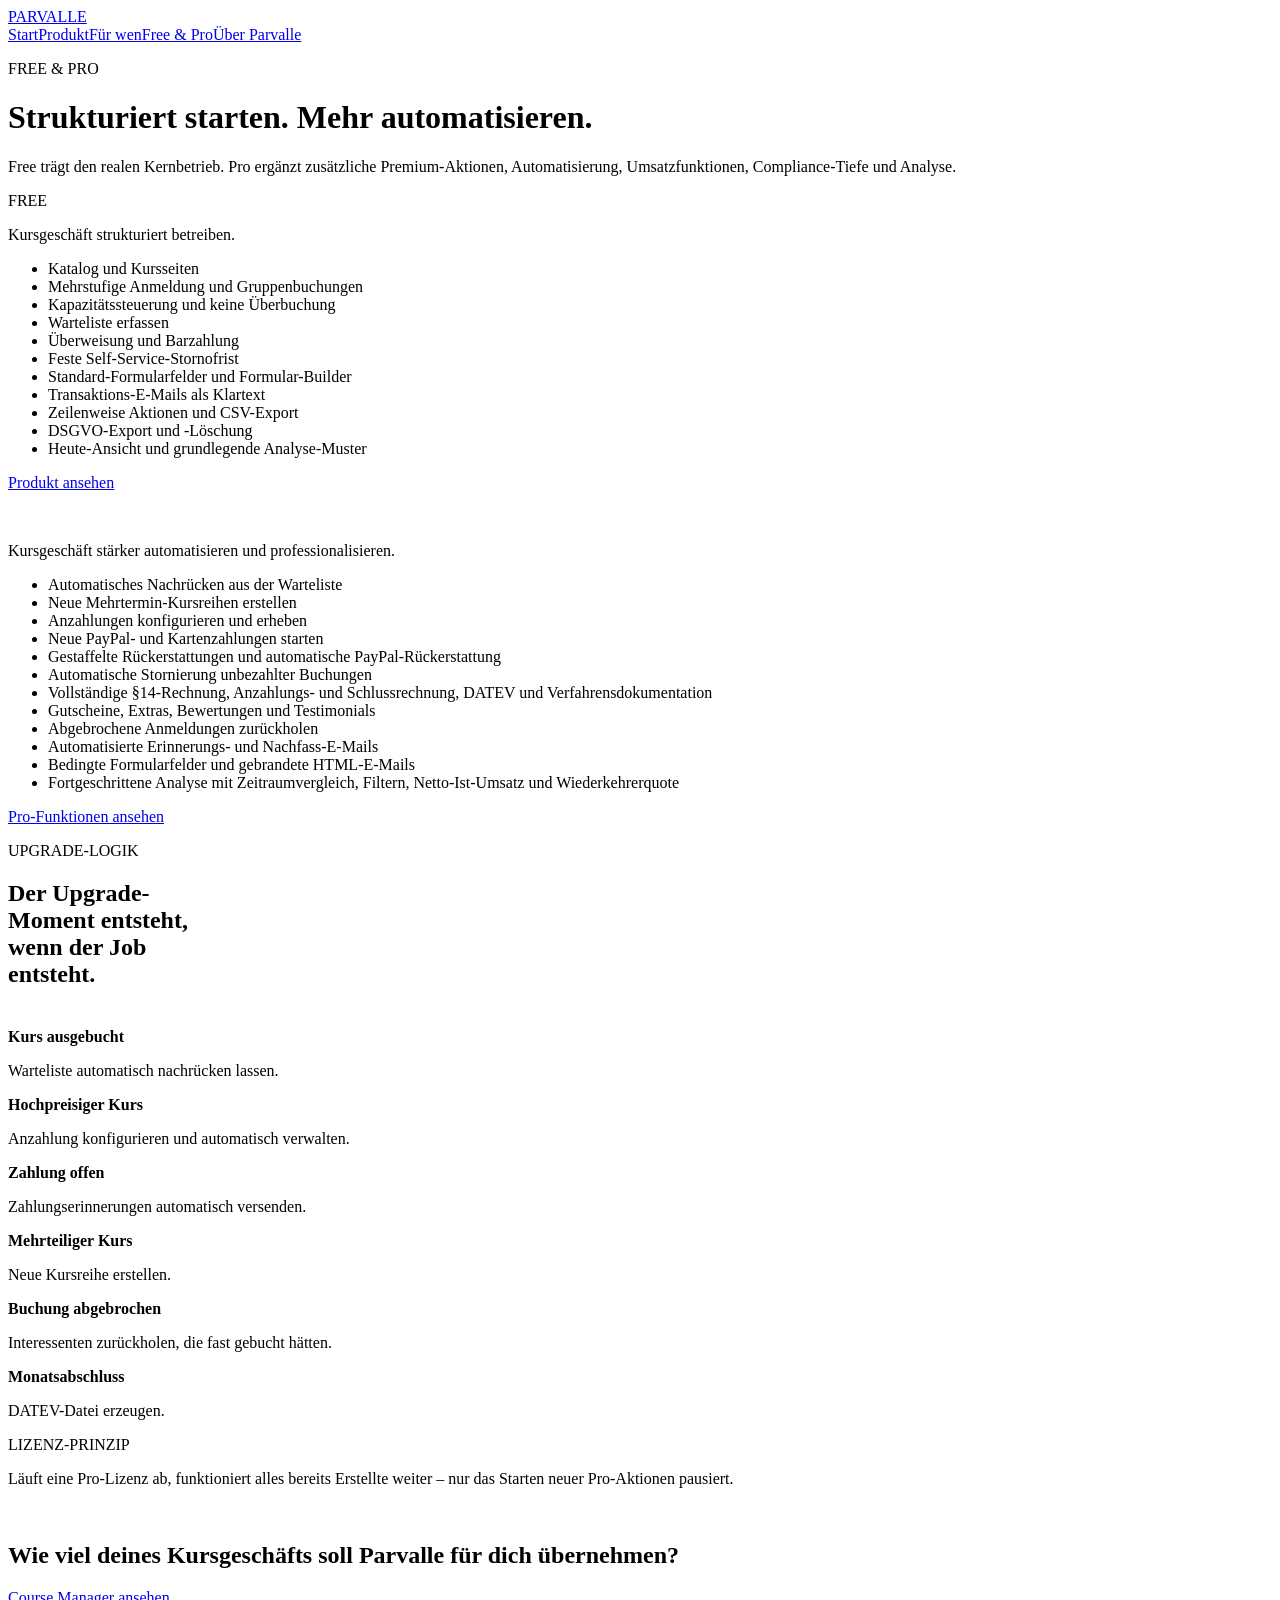
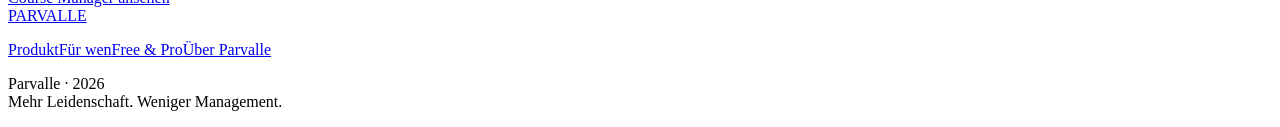
==== free-pro.html @ 6d22dd22 "Add files via upload" ====
<!doctype html>
<html lang="de">
<head>
<meta charset="utf-8">
<meta name="viewport" content="width=device-width,initial-scale=1">
<title>Parvalle Course Manager · Free & Pro</title>
<meta name="description" content="Free trägt den realen Kernbetrieb. Pro ergänzt Automatisierung, professionelle Tiefe und Analyse.">
<link rel="stylesheet" href="assets/styles.css">
</head>
<body>
<div class="nav-wrap"><div class="container"><nav class="nav" aria-label="Hauptnavigation"><a class="brand" href="index.html">PARVALLE</a><div class="nav__links"><a href="index.html">Start</a><a href="produkt.html">Produkt</a><a href="fuer-wen.html">Für wen</a><a href="free-pro.html" aria-current="page">Free & Pro</a><a href="ueber-parvalle.html">Über Parvalle</a></div></nav></div></div>

<main><div class="container">
<header class="page-hero"><div class="page-hero__grid"><div><p class="eyebrow" data-reveal>FREE & PRO</p><h1 data-kinetic>Strukturiert starten. Mehr automatisieren.</h1></div><p class="lede" data-reveal>Free trägt den realen Kernbetrieb. Pro ergänzt zusätzliche Premium-Aktionen, Automatisierung, Umsatzfunktionen, Compliance-Tiefe und Analyse.</p></div></header>
<section class="rule"><div class="editions" data-reveal-group>
<article class="edition" data-reveal><div><p class="eyebrow">FREE</p><div class="edition__name">Kursgeschäft strukturiert betreiben.</div></div><ul class="edition__list"><li>Katalog und Kursseiten</li><li>Mehrstufige Anmeldung und Gruppenbuchungen</li><li>Kapazitätssteuerung und keine Überbuchung</li><li>Warteliste erfassen</li><li>Überweisung und Barzahlung</li><li>Feste Self-Service-Stornofrist</li><li>Standard-Formularfelder und Formular-Builder</li><li>Transaktions-E-Mails als Klartext</li><li>Zeilenweise Aktionen und CSV-Export</li><li>DSGVO-Export und -Löschung</li><li>Heute-Ansicht und grundlegende Analyse-Muster</li></ul><a class="btn" href="produkt.html">Produkt ansehen</a></article>
<article class="edition edition--pro" data-reveal><div><p class="eyebrow" style="color:rgba(255,255,255,.72)">PRO</p><div class="edition__name">Kursgeschäft stärker automatisieren und professionalisieren.</div></div><ul class="edition__list"><li>Automatisches Nachrücken aus der Warteliste</li><li>Neue Mehrtermin-Kursreihen erstellen</li><li>Anzahlungen konfigurieren und erheben</li><li>Neue PayPal- und Kartenzahlungen starten</li><li>Gestaffelte Rückerstattungen und automatische PayPal-Rückerstattung</li><li>Automatische Stornierung unbezahlter Buchungen</li><li>Vollständige §14-Rechnung, Anzahlungs- und Schlussrechnung, DATEV und Verfahrensdokumentation</li><li>Gutscheine, Extras, Bewertungen und Testimonials</li><li>Abgebrochene Anmeldungen zurückholen</li><li>Automatisierte Erinnerungs- und Nachfass-E-Mails</li><li>Bedingte Formularfelder und gebrandete HTML-E-Mails</li><li>Fortgeschrittene Analyse mit Zeitraumvergleich, Filtern, Netto-Ist-Umsatz und Wiederkehrerquote</li></ul><a class="btn" href="produkt.html">Pro-Funktionen ansehen</a></article>
</div></section>

<section><p class="eyebrow" data-reveal>UPGRADE-LOGIK</p><h2 data-reveal style="max-width:15ch">Der Upgrade-Moment entsteht, wenn der Job entsteht.</h2><div class="feature-index" data-reveal-group style="margin-top:2.5rem"><div class="feature" data-reveal><strong>Kurs ausgebucht</strong><p>Warteliste automatisch nachrücken lassen.</p></div><div class="feature" data-reveal><strong>Hochpreisiger Kurs</strong><p>Anzahlung konfigurieren und automatisch verwalten.</p></div><div class="feature" data-reveal><strong>Zahlung offen</strong><p>Zahlungserinnerungen automatisch versenden.</p></div><div class="feature" data-reveal><strong>Mehrteiliger Kurs</strong><p>Neue Kursreihe erstellen.</p></div><div class="feature" data-reveal><strong>Buchung abgebrochen</strong><p>Interessenten zurückholen, die fast gebucht hätten.</p></div><div class="feature" data-reveal><strong>Monatsabschluss</strong><p>DATEV-Datei erzeugen.</p></div></div></section>

<section class="rule"><p class="eyebrow" data-reveal>LIZENZ-PRINZIP</p><p class="quote" data-reveal>Läuft eine Pro-Lizenz ab, funktioniert alles bereits Erstellte weiter – nur das Starten neuer Pro-Aktionen pausiert.</p></section>

<section class="cta"><div class="cta__box" data-reveal><div><p class="eyebrow" style="color:rgba(255,255,255,.7)">PARVALLE</p><h2>Wie viel deines Kursgeschäfts soll Parvalle für dich übernehmen?</h2></div><a class="btn" data-magnetic href="produkt.html">Course Manager ansehen</a></div></section>
</div></main>
<footer class="footer"><div class="container footer__grid"><div><a class="brand" href="index.html">PARVALLE</a><div class="footer__links" style="margin-top:1rem"><a href="produkt.html">Produkt</a><a href="fuer-wen.html">Für wen</a><a href="free-pro.html">Free & Pro</a><a href="ueber-parvalle.html">Über Parvalle</a></div></div><p class="footer__meta">Parvalle · 2026<br>Mehr Leidenschaft. Weniger Management.</p></div></footer>
<script src="assets/motion.js"></script>
</body></html>
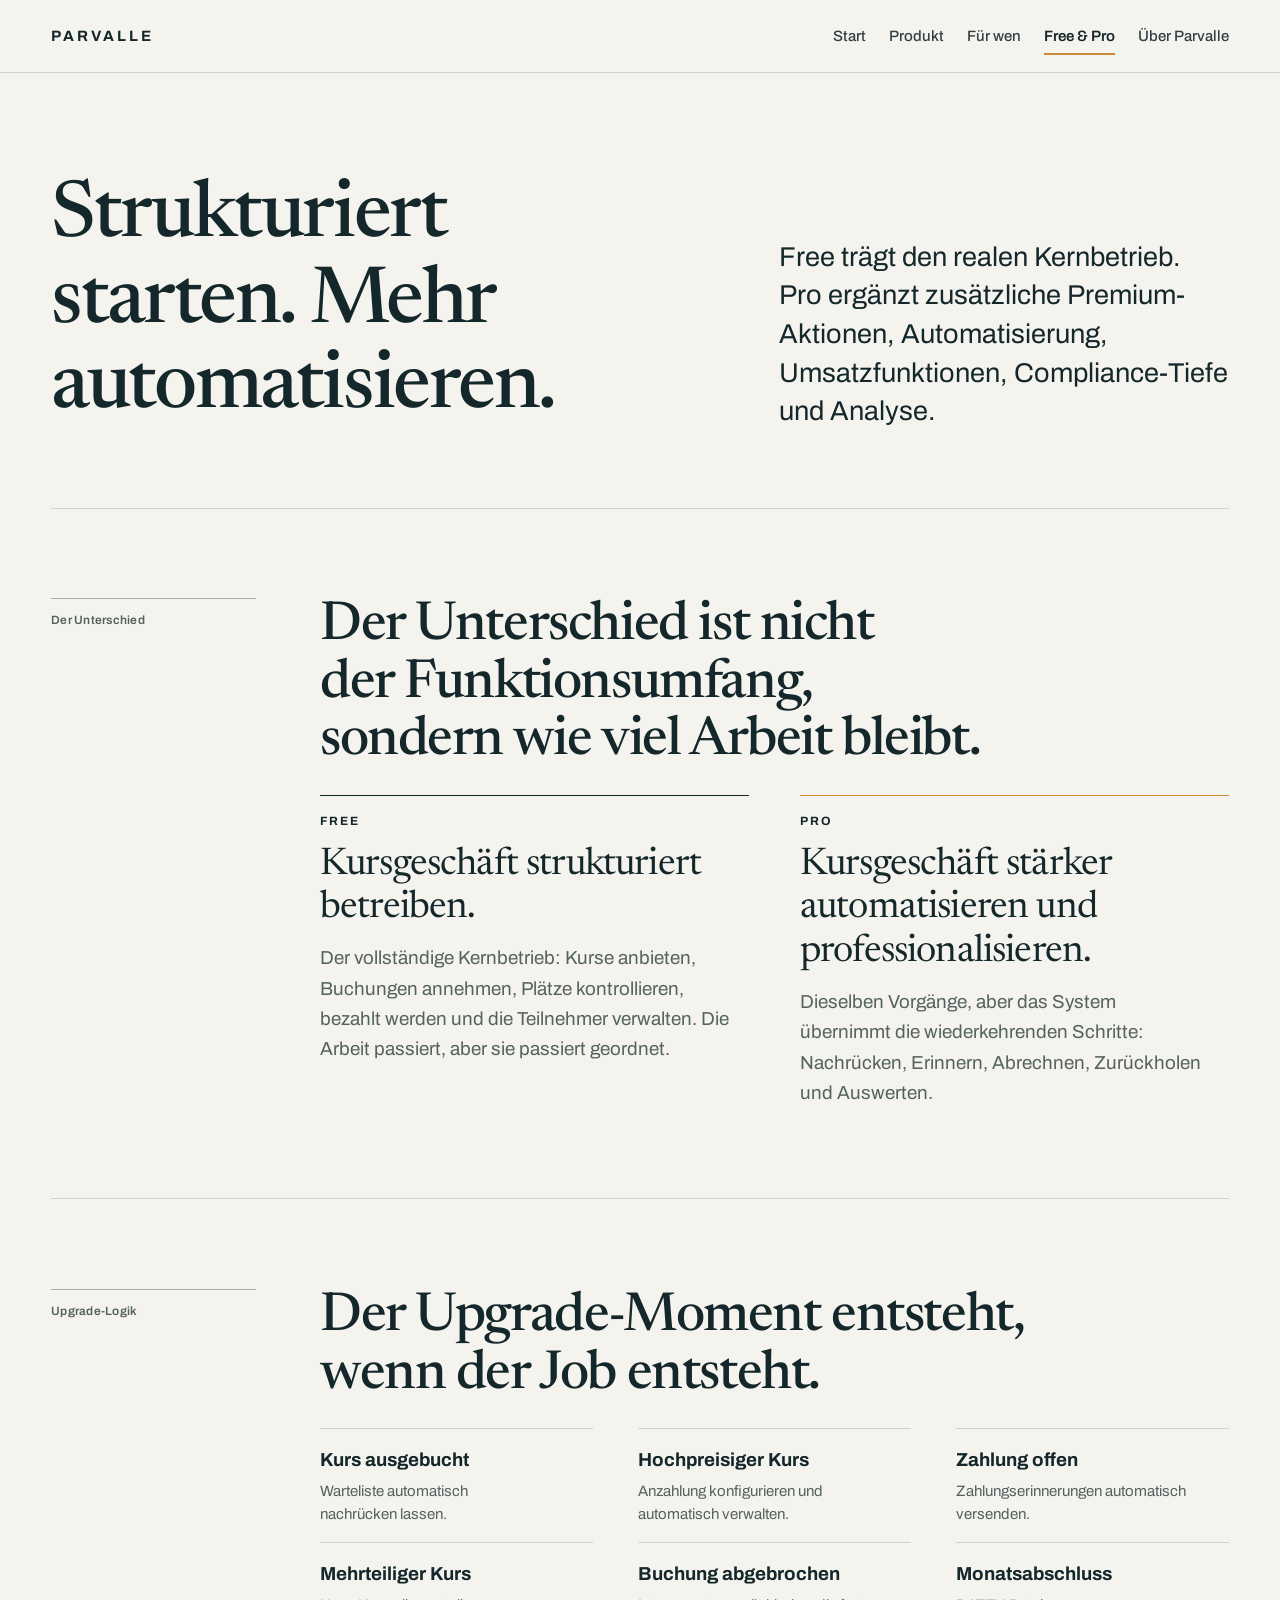
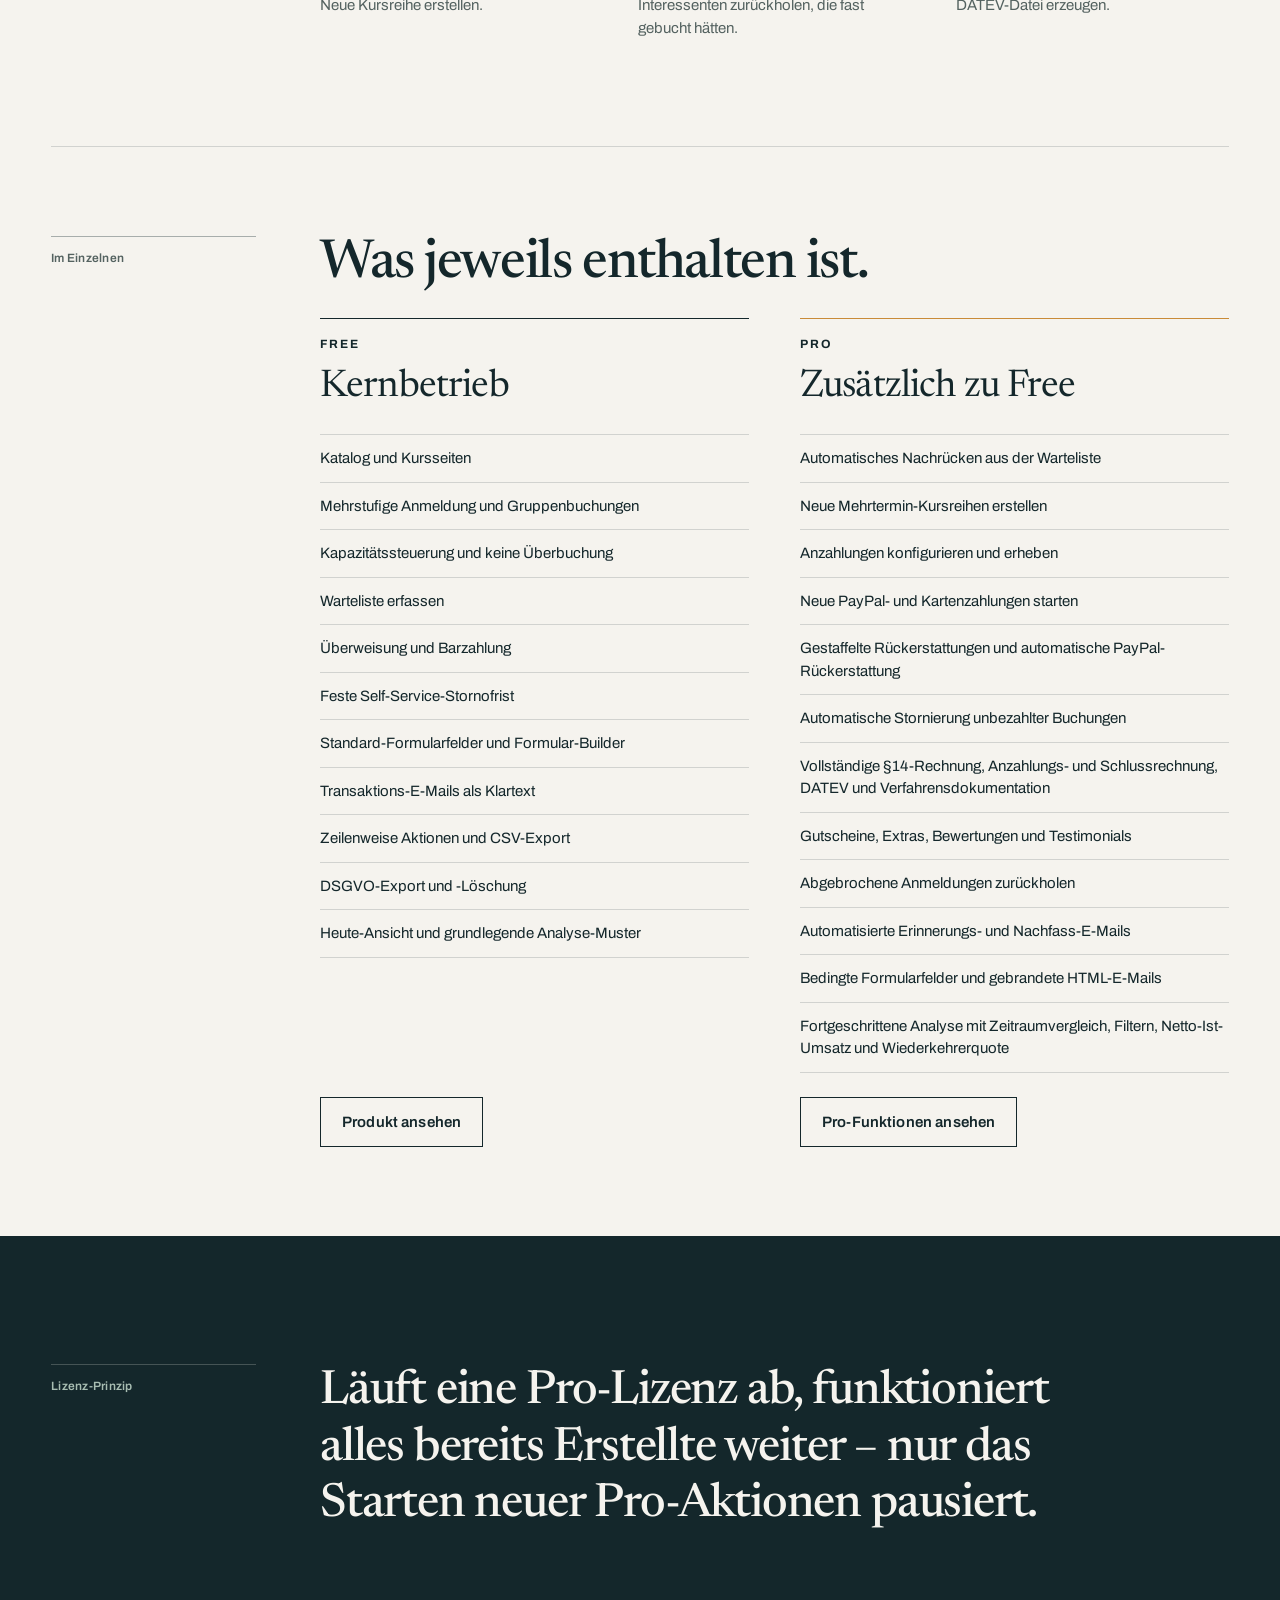
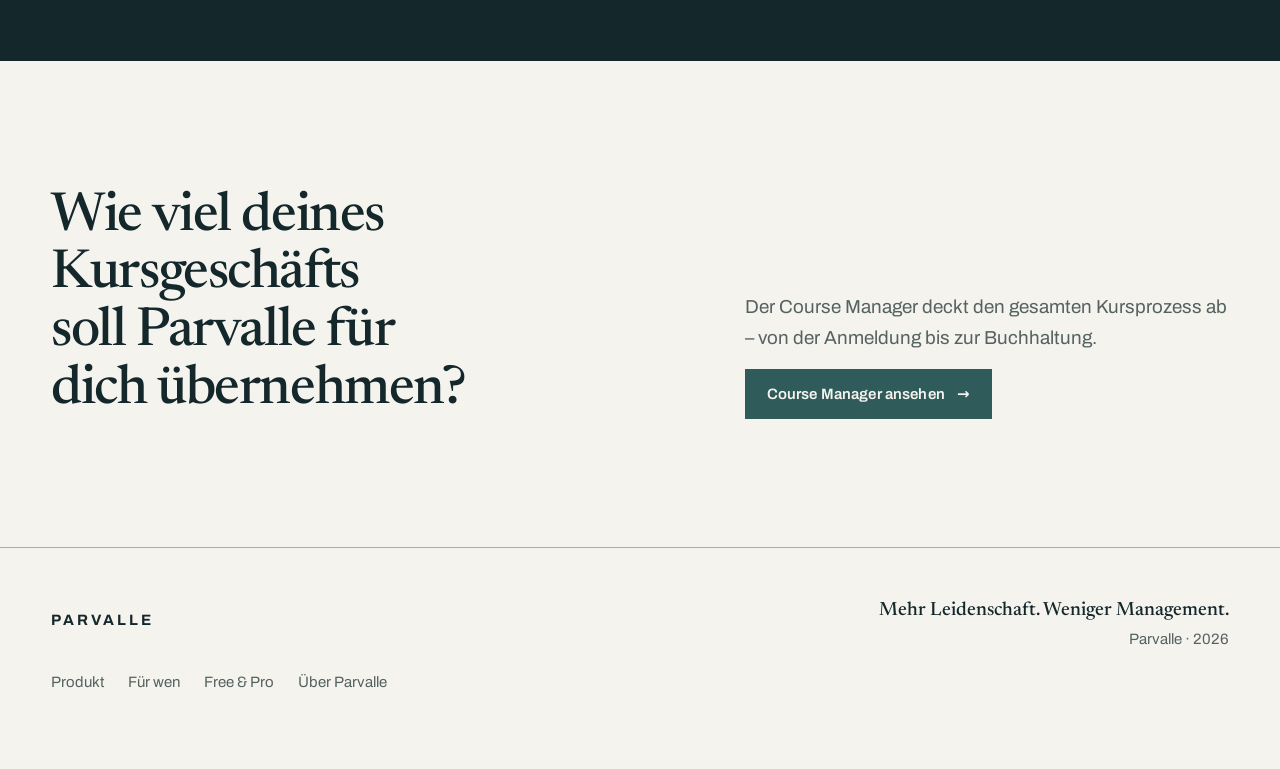
==== commit 210fea4b: "Redesign PARVALLE site: editorial system, real fonts, WCAG 2.2 AA Replaces the layout and type syste" ====
--- a/free-pro.html
+++ b/free-pro.html
@@ -3,26 +3,234 @@
 <head>
 <meta charset="utf-8">
 <meta name="viewport" content="width=device-width,initial-scale=1">
-<title>Parvalle Course Manager · Free & Pro</title>
+<title>Parvalle Course Manager · Free &amp; Pro</title>
 <meta name="description" content="Free trägt den realen Kernbetrieb. Pro ergänzt Automatisierung, professionelle Tiefe und Analyse.">
+<meta name="theme-color" content="#F5F3EE">
+<link rel="icon" href="assets/favicon.svg" type="image/svg+xml">
+<link rel="preload" href="assets/fonts/archivo-var.woff2" as="font" type="font/woff2" crossorigin>
+<link rel="preload" href="assets/fonts/newsreader-var.woff2" as="font" type="font/woff2" crossorigin>
 <link rel="stylesheet" href="assets/styles.css">
+<meta property="og:type" content="website">
+<meta property="og:site_name" content="Parvalle">
+<meta property="og:locale" content="de_DE">
+<meta property="og:title" content="Parvalle Course Manager · Free &amp; Pro">
+<meta property="og:description" content="Free trägt den realen Kernbetrieb. Pro ergänzt Automatisierung, professionelle Tiefe und Analyse.">
+<meta property="og:image" content="assets/og-parvalle.png">
+<meta name="twitter:card" content="summary_large_image">
 </head>
 <body>
-<div class="nav-wrap"><div class="container"><nav class="nav" aria-label="Hauptnavigation"><a class="brand" href="index.html">PARVALLE</a><div class="nav__links"><a href="index.html">Start</a><a href="produkt.html">Produkt</a><a href="fuer-wen.html">Für wen</a><a href="free-pro.html" aria-current="page">Free & Pro</a><a href="ueber-parvalle.html">Über Parvalle</a></div></nav></div></div>
-
-<main><div class="container">
-<header class="page-hero"><div class="page-hero__grid"><div><p class="eyebrow" data-reveal>FREE & PRO</p><h1 data-kinetic>Strukturiert starten. Mehr automatisieren.</h1></div><p class="lede" data-reveal>Free trägt den realen Kernbetrieb. Pro ergänzt zusätzliche Premium-Aktionen, Automatisierung, Umsatzfunktionen, Compliance-Tiefe und Analyse.</p></div></header>
-<section class="rule"><div class="editions" data-reveal-group>
-<article class="edition" data-reveal><div><p class="eyebrow">FREE</p><div class="edition__name">Kursgeschäft strukturiert betreiben.</div></div><ul class="edition__list"><li>Katalog und Kursseiten</li><li>Mehrstufige Anmeldung und Gruppenbuchungen</li><li>Kapazitätssteuerung und keine Überbuchung</li><li>Warteliste erfassen</li><li>Überweisung und Barzahlung</li><li>Feste Self-Service-Stornofrist</li><li>Standard-Formularfelder und Formular-Builder</li><li>Transaktions-E-Mails als Klartext</li><li>Zeilenweise Aktionen und CSV-Export</li><li>DSGVO-Export und -Löschung</li><li>Heute-Ansicht und grundlegende Analyse-Muster</li></ul><a class="btn" href="produkt.html">Produkt ansehen</a></article>
-<article class="edition edition--pro" data-reveal><div><p class="eyebrow" style="color:rgba(255,255,255,.72)">PRO</p><div class="edition__name">Kursgeschäft stärker automatisieren und professionalisieren.</div></div><ul class="edition__list"><li>Automatisches Nachrücken aus der Warteliste</li><li>Neue Mehrtermin-Kursreihen erstellen</li><li>Anzahlungen konfigurieren und erheben</li><li>Neue PayPal- und Kartenzahlungen starten</li><li>Gestaffelte Rückerstattungen und automatische PayPal-Rückerstattung</li><li>Automatische Stornierung unbezahlter Buchungen</li><li>Vollständige §14-Rechnung, Anzahlungs- und Schlussrechnung, DATEV und Verfahrensdokumentation</li><li>Gutscheine, Extras, Bewertungen und Testimonials</li><li>Abgebrochene Anmeldungen zurückholen</li><li>Automatisierte Erinnerungs- und Nachfass-E-Mails</li><li>Bedingte Formularfelder und gebrandete HTML-E-Mails</li><li>Fortgeschrittene Analyse mit Zeitraumvergleich, Filtern, Netto-Ist-Umsatz und Wiederkehrerquote</li></ul><a class="btn" href="produkt.html">Pro-Funktionen ansehen</a></article>
-</div></section>
-
-<section><p class="eyebrow" data-reveal>UPGRADE-LOGIK</p><h2 data-reveal style="max-width:15ch">Der Upgrade-Moment entsteht, wenn der Job entsteht.</h2><div class="feature-index" data-reveal-group style="margin-top:2.5rem"><div class="feature" data-reveal><strong>Kurs ausgebucht</strong><p>Warteliste automatisch nachrücken lassen.</p></div><div class="feature" data-reveal><strong>Hochpreisiger Kurs</strong><p>Anzahlung konfigurieren und automatisch verwalten.</p></div><div class="feature" data-reveal><strong>Zahlung offen</strong><p>Zahlungserinnerungen automatisch versenden.</p></div><div class="feature" data-reveal><strong>Mehrteiliger Kurs</strong><p>Neue Kursreihe erstellen.</p></div><div class="feature" data-reveal><strong>Buchung abgebrochen</strong><p>Interessenten zurückholen, die fast gebucht hätten.</p></div><div class="feature" data-reveal><strong>Monatsabschluss</strong><p>DATEV-Datei erzeugen.</p></div></div></section>
-
-<section class="rule"><p class="eyebrow" data-reveal>LIZENZ-PRINZIP</p><p class="quote" data-reveal>Läuft eine Pro-Lizenz ab, funktioniert alles bereits Erstellte weiter – nur das Starten neuer Pro-Aktionen pausiert.</p></section>
-
-<section class="cta"><div class="cta__box" data-reveal><div><p class="eyebrow" style="color:rgba(255,255,255,.7)">PARVALLE</p><h2>Wie viel deines Kursgeschäfts soll Parvalle für dich übernehmen?</h2></div><a class="btn" data-magnetic href="produkt.html">Course Manager ansehen</a></div></section>
-</div></main>
-<footer class="footer"><div class="container footer__grid"><div><a class="brand" href="index.html">PARVALLE</a><div class="footer__links" style="margin-top:1rem"><a href="produkt.html">Produkt</a><a href="fuer-wen.html">Für wen</a><a href="free-pro.html">Free & Pro</a><a href="ueber-parvalle.html">Über Parvalle</a></div></div><p class="footer__meta">Parvalle · 2026<br>Mehr Leidenschaft. Weniger Management.</p></div></footer>
-<script src="assets/motion.js"></script>
-</body></html>+<a class="skip-link" href="#main">Zum Inhalt springen</a>
+
+<header class="masthead">
+  <div class="container container--wide masthead__inner">
+    <a class="wordmark" href="index.html">Parvalle</a>
+    <nav class="nav" aria-label="Hauptnavigation">
+      <a href="index.html">Start</a>
+      <a href="produkt.html">Produkt</a>
+      <a href="fuer-wen.html">Für wen</a>
+      <a href="free-pro.html" aria-current="page">Free &amp; Pro</a>
+      <a href="ueber-parvalle.html">Über Parvalle</a>
+    </nav>
+    <details class="menu" data-menu>
+      <summary aria-label="Menü öffnen">
+        <span class="menu__bars" aria-hidden="true"><i></i><i></i><i></i></span>
+        Menü
+      </summary>
+      <nav class="menu__panel" aria-label="Hauptnavigation mobil">
+        <a href="index.html">Start</a>
+        <a href="produkt.html">Produkt</a>
+        <a href="fuer-wen.html">Für wen</a>
+        <a href="free-pro.html" aria-current="page">Free &amp; Pro</a>
+        <a href="ueber-parvalle.html">Über Parvalle</a>
+      </nav>
+    </details>
+  </div>
+</header>
+
+<main id="main">
+
+  <div class="container container--wide">
+    <section class="hero">
+      <div class="hero__grid">
+        <h1>Strukturiert starten. Mehr automatisieren.</h1>
+        <div class="hero__side">
+          <p class="lead">Free trägt den realen Kernbetrieb. Pro ergänzt zusätzliche Premium-Aktionen, Automatisierung, Umsatzfunktionen, Compliance-Tiefe und Analyse.</p>
+        </div>
+      </div>
+    </section>
+  </div>
+
+  <!-- Der Unterschied, bevor die Listen kommen -->
+  <div class="container container--wide">
+    <section class="section ruled">
+      <div class="spread">
+        <div class="spread__aside">
+          <p class="marker">Der Unterschied</p>
+        </div>
+        <div class="spread__body">
+          <h2>Der Unterschied ist nicht der Funktionsumfang, sondern wie viel Arbeit bleibt.</h2>
+          <div class="editions">
+            <div class="edition">
+              <div class="edition__head">
+                <p class="edition__tier">Free</p>
+                <p class="edition__name">Kursgeschäft strukturiert betreiben.</p>
+                <p class="edition__gist">Der vollständige Kernbetrieb: Kurse anbieten, Buchungen annehmen, Plätze kontrollieren, bezahlt werden und die Teilnehmer verwalten. Die Arbeit passiert, aber sie passiert geordnet.</p>
+              </div>
+            </div>
+            <div class="edition edition--pro">
+              <div class="edition__head">
+                <p class="edition__tier">Pro</p>
+                <p class="edition__name">Kursgeschäft stärker automatisieren und professionalisieren.</p>
+                <p class="edition__gist">Dieselben Vorgänge, aber das System übernimmt die wiederkehrenden Schritte: Nachrücken, Erinnern, Abrechnen, Zurückholen und Auswerten.</p>
+              </div>
+            </div>
+          </div>
+        </div>
+      </div>
+    </section>
+  </div>
+
+  <!-- Upgrade-Logik: wann Pro relevant wird -->
+  <div class="container container--wide">
+    <section class="section ruled">
+      <div class="spread">
+        <div class="spread__aside">
+          <p class="marker">Upgrade-Logik</p>
+        </div>
+        <div class="spread__body">
+          <h2>Der Upgrade-Moment entsteht, wenn der Job entsteht.</h2>
+          <div class="index-grid">
+            <div class="index-item">
+              <strong>Kurs ausgebucht</strong>
+              <p>Warteliste automatisch nachrücken lassen.</p>
+            </div>
+            <div class="index-item">
+              <strong>Hochpreisiger Kurs</strong>
+              <p>Anzahlung konfigurieren und automatisch verwalten.</p>
+            </div>
+            <div class="index-item">
+              <strong>Zahlung offen</strong>
+              <p>Zahlungserinnerungen automatisch versenden.</p>
+            </div>
+            <div class="index-item">
+              <strong>Mehrteiliger Kurs</strong>
+              <p>Neue Kursreihe erstellen.</p>
+            </div>
+            <div class="index-item">
+              <strong>Buchung abgebrochen</strong>
+              <p>Interessenten zurückholen, die fast gebucht hätten.</p>
+            </div>
+            <div class="index-item">
+              <strong>Monatsabschluss</strong>
+              <p>DATEV-Datei erzeugen.</p>
+            </div>
+          </div>
+        </div>
+      </div>
+    </section>
+  </div>
+
+  <!-- Was jeweils enthalten ist -->
+  <div class="container container--wide">
+    <section class="section ruled">
+      <div class="spread">
+        <div class="spread__aside">
+          <p class="marker">Im Einzelnen</p>
+        </div>
+        <div class="spread__body">
+          <h2>Was jeweils enthalten ist.</h2>
+          <div class="editions">
+            <div class="edition">
+              <div class="edition__head">
+                <p class="edition__tier">Free</p>
+                <p class="edition__name">Kernbetrieb</p>
+              </div>
+              <ul class="edition__list">
+                <li>Katalog und Kursseiten</li>
+                <li>Mehrstufige Anmeldung und Gruppenbuchungen</li>
+                <li>Kapazitätssteuerung und keine Überbuchung</li>
+                <li>Warteliste erfassen</li>
+                <li>Überweisung und Barzahlung</li>
+                <li>Feste Self-Service-Stornofrist</li>
+                <li>Standard-Formularfelder und Formular-Builder</li>
+                <li>Transaktions-E-Mails als Klartext</li>
+                <li>Zeilenweise Aktionen und CSV-Export</li>
+                <li>DSGVO-Export und -Löschung</li>
+                <li>Heute-Ansicht und grundlegende Analyse-Muster</li>
+              </ul>
+              <a class="btn" href="produkt.html">Produkt ansehen</a>
+            </div>
+            <div class="edition edition--pro">
+              <div class="edition__head">
+                <p class="edition__tier">Pro</p>
+                <p class="edition__name">Zusätzlich zu Free</p>
+              </div>
+              <ul class="edition__list">
+                <li>Automatisches Nachrücken aus der Warteliste</li>
+                <li>Neue Mehrtermin-Kursreihen erstellen</li>
+                <li>Anzahlungen konfigurieren und erheben</li>
+                <li>Neue PayPal- und Kartenzahlungen starten</li>
+                <li>Gestaffelte Rückerstattungen und automatische PayPal-Rückerstattung</li>
+                <li>Automatische Stornierung unbezahlter Buchungen</li>
+                <li>Vollständige §14-Rechnung, Anzahlungs- und Schlussrechnung, DATEV und Verfahrensdokumentation</li>
+                <li>Gutscheine, Extras, Bewertungen und Testimonials</li>
+                <li>Abgebrochene Anmeldungen zurückholen</li>
+                <li>Automatisierte Erinnerungs- und Nachfass-E-Mails</li>
+                <li>Bedingte Formularfelder und gebrandete HTML-E-Mails</li>
+                <li>Fortgeschrittene Analyse mit Zeitraumvergleich, Filtern, Netto-Ist-Umsatz und Wiederkehrerquote</li>
+              </ul>
+              <a class="btn" href="produkt.html">Pro-Funktionen ansehen</a>
+            </div>
+          </div>
+        </div>
+      </div>
+    </section>
+  </div>
+
+  <!-- Lizenz-Prinzip -->
+  <section class="section section--lg on-ink">
+    <div class="container container--wide">
+      <div class="spread">
+        <div class="spread__aside">
+          <p class="marker">Lizenz-Prinzip</p>
+        </div>
+        <div class="spread__body">
+          <p class="pull pull--wide">Läuft eine Pro-Lizenz ab, funktioniert alles bereits Erstellte weiter – nur das Starten neuer Pro-Aktionen pausiert.</p>
+        </div>
+      </div>
+    </div>
+  </section>
+
+  <!-- Closing -->
+  <div class="container container--wide">
+    <section class="closing">
+      <div class="closing__grid">
+        <h2>Wie viel deines Kursgeschäfts soll Parvalle für dich übernehmen?</h2>
+        <div class="closing__aside">
+          <p class="muted">Der Course Manager deckt den gesamten Kursprozess ab – von der Anmeldung bis zur Buchhaltung.</p>
+          <a class="btn btn--primary" href="produkt.html">Course Manager ansehen <span class="btn__arrow" aria-hidden="true">→</span></a>
+        </div>
+      </div>
+    </section>
+  </div>
+
+</main>
+
+<footer class="footer">
+  <div class="container container--wide footer__grid">
+    <div>
+      <a class="wordmark" href="index.html">Parvalle</a>
+      <nav class="footer__nav" aria-label="Fußzeile">
+        <a href="produkt.html">Produkt</a>
+        <a href="fuer-wen.html">Für wen</a>
+        <a href="free-pro.html">Free &amp; Pro</a>
+        <a href="ueber-parvalle.html">Über Parvalle</a>
+      </nav>
+    </div>
+    <p class="footer__meta"><strong>Mehr Leidenschaft. Weniger Management.</strong>Parvalle · 2026</p>
+  </div>
+</footer>
+
+<script src="assets/motion.js" defer></script>
+</body>
+</html>
--- a/assets/styles.css
+++ b/assets/styles.css
@@ -0,0 +1,584 @@
+@charset "utf-8";
+
+/* =============================================================
+   PARVALLE — Design system
+   Visual world: quiet editorial modernism.
+   Ground = Papier, authority = Tiefenschwarz, brand = Teal,
+   Amber marks the operating chain. Type carries the pages.
+   ============================================================= */
+
+/* ---------- Typefaces (self-hosted: no third-party requests) ---------- */
+@font-face {
+  font-family: "Newsreader";
+  src: url("fonts/newsreader-var.woff2") format("woff2-variations");
+  font-weight: 400 700;
+  font-style: normal;
+  font-display: swap;
+  unicode-range: U+0000-00FF, U+0131, U+0152-0153, U+02BB-02BC, U+02C6, U+02DA, U+02DC,
+                 U+2000-206F, U+2074, U+20AC, U+2122, U+2191, U+2193, U+2212, U+2215, U+FEFF;
+}
+@font-face {
+  font-family: "Newsreader";
+  src: url("fonts/newsreader-var-ext.woff2") format("woff2-variations");
+  font-weight: 400 700;
+  font-style: normal;
+  font-display: swap;
+  unicode-range: U+0100-024F, U+0259, U+1E00-1EFF, U+2020, U+20A0-20AB, U+20AD-20CF, U+2113, U+2C60-2C7F;
+}
+@font-face {
+  font-family: "Archivo";
+  src: url("fonts/archivo-var.woff2") format("woff2-variations");
+  font-weight: 400 700;
+  font-style: normal;
+  font-display: swap;
+  unicode-range: U+0000-00FF, U+0131, U+0152-0153, U+02BB-02BC, U+02C6, U+02DA, U+02DC,
+                 U+2000-206F, U+2074, U+20AC, U+2122, U+2191, U+2193, U+2212, U+2215, U+FEFF;
+}
+@font-face {
+  font-family: "Archivo";
+  src: url("fonts/archivo-var-ext.woff2") format("woff2-variations");
+  font-weight: 400 700;
+  font-style: normal;
+  font-display: swap;
+  unicode-range: U+0100-024F, U+0259, U+1E00-1EFF, U+2020, U+20A0-20AB, U+20AD-20CF, U+2113, U+2C60-2C7F;
+}
+
+/* ---------- Tokens ---------- */
+:root {
+  /* Brand palette — fixed. Nothing outside this set ships. */
+  --paper:  #F5F3EE;
+  --ink:    #14272B;
+  --teal:   #2F5C5A;
+  --sage:   #90A89B;
+  --amber:  #C98B38;
+  --lemon:  #E9E77A;
+  --red:    #B65A52;
+
+  /* Derived roles. Every text role below is >= 4.5:1 on its own ground. */
+  --ground:        var(--paper);
+  --ground-2:      #EFECE4;               /* second paper tone for banding   */
+  --text:          var(--ink);            /* 13.98:1 on paper                */
+  --text-muted:    #546260;               /*  5.75:1 on paper                */
+  --text-on-ink:   var(--paper);          /* 13.98:1 on ink                  */
+  --muted-on-ink:  #A8BDB2;               /*  7.81:1 on ink                  */
+  --text-on-teal:  var(--paper);          /*  6.76:1 on teal                 */
+  --muted-on-teal: #D8E4DE;               /*  5.74:1 on teal                 */
+  --link:          var(--teal);           /*  6.76:1 on paper                */
+
+  --rule:        color-mix(in srgb, var(--ink) 16%, transparent);
+  --rule-strong: color-mix(in srgb, var(--ink) 34%, transparent);
+  --rule-on-ink: color-mix(in srgb, var(--paper) 22%, transparent);
+
+  /* Type */
+  --font-display: "Newsreader", "Iowan Old Style", Georgia, "Times New Roman", serif;
+  --font-sans: "Archivo", ui-sans-serif, system-ui, -apple-system, "Segoe UI", sans-serif;
+
+  --t-marker: .75rem;
+  --t-small:  .9375rem;
+  --t-body:   1.175rem;
+  --t-lead:   clamp(1.35rem, 1.12rem + .95vw, 1.7rem);
+  --t-h3:     clamp(1.35rem, 1.15rem + .85vw, 1.85rem);
+  --t-h2:     clamp(2rem, 1.35rem + 2.7vw, 3.4rem);
+  --t-h1:     clamp(2.6rem, 1.5rem + 4.4vw, 5.4rem);
+  --t-display: clamp(2.5rem, 1.3rem + 4.9vw, 5.6rem);
+
+  --lh-display: 1.06;
+  --lh-title:   1.12;
+  --lh-body:    1.62;
+  --measure:    66ch;
+
+  /* Space */
+  --s-1: .25rem;  --s-2: .5rem;   --s-3: .75rem;  --s-4: 1rem;
+  --s-5: 1.5rem;  --s-6: 2rem;    --s-7: 3rem;    --s-8: 4rem;
+  --s-9: 6rem;
+  --section:      clamp(4rem, 7vw, 7.5rem);
+  --section-lg:   clamp(5.5rem, 10vw, 11rem);
+  --container:    76rem;
+  --container-wide: 88rem;
+  --gutter:  clamp(1.25rem, 4vw, 3.5rem);
+
+  --ease: cubic-bezier(.2, .7, .3, 1);
+  --dur:  200ms;
+}
+
+/* ---------- Reset ---------- */
+*, *::before, *::after { box-sizing: border-box; }
+* { margin: 0; }
+html {
+  -webkit-text-size-adjust: 100%;
+  scroll-behavior: smooth;
+  scroll-padding-top: 6rem;
+  /* Browser surfaces belong to the design system too. */
+  accent-color: var(--teal);
+  color-scheme: light;
+}
+body {
+  background: var(--ground);
+  color: var(--text);
+  font-family: var(--font-sans);
+  font-size: var(--t-body);
+  line-height: var(--lh-body);
+  font-synthesis-weight: none;
+  -webkit-font-smoothing: antialiased;
+  text-rendering: optimizeLegibility;
+  overflow-wrap: break-word;
+  hyphens: auto;               /* long German compounds break cleanly */
+}
+img, svg, video { display: block; max-width: 100%; }
+a { color: inherit; text-decoration: none; }
+button { font: inherit; color: inherit; background: none; border: 0; }
+ul { list-style: none; padding: 0; }
+
+::selection { background: var(--ink); color: var(--paper); }
+.on-ink ::selection, .on-teal ::selection { background: var(--lemon); color: var(--ink); }
+
+:focus-visible {
+  outline: 3px solid var(--amber);
+  outline-offset: 3px;
+  border-radius: 2px;
+}
+.on-ink :focus-visible, .on-teal :focus-visible { outline-color: var(--lemon); }
+
+/* Scrollbar — a surface we did not draw, themed anyway. */
+@supports (scrollbar-color: red blue) {
+  html { scrollbar-color: var(--sage) var(--ground-2); scrollbar-width: thin; }
+}
+
+.skip-link {
+  position: absolute; left: var(--s-4); top: var(--s-4);
+  transform: translateY(-200%);
+  background: var(--ink); color: var(--paper);
+  padding: var(--s-3) var(--s-5);
+  font-weight: 600; z-index: 100;
+  transition: transform var(--dur) var(--ease);
+}
+.skip-link:focus { transform: none; }
+
+/* ---------- Layout primitives ---------- */
+.container { width: min(100%, var(--container)); margin-inline: auto; padding-inline: var(--gutter); }
+.container--wide { width: min(100%, var(--container-wide)); }
+.section { padding-block: var(--section); }
+.section--lg { padding-block: var(--section-lg); }
+.section--tight { padding-block: clamp(2.5rem, 5vw, 4.5rem); }
+.ruled { border-top: 1px solid var(--rule); }
+
+/*  The editorial spread: a narrow margin column carries the section marker,
+ *  the wide column carries the content. This is the site's structural unit —
+ *  it replaces stacked kickers and card grids alike. */
+.spread {
+  display: grid;
+  grid-template-columns: minmax(0, clamp(7rem, 16vw, 15rem)) minmax(0, 1fr);
+  gap: clamp(1.5rem, 5vw, 5rem);
+  align-items: start;
+}
+.spread__aside { position: sticky; top: 6.5rem; }
+.spread__body > * + * { margin-top: var(--s-5); }
+
+/* Section marker: a running head in the margin, not a kicker above a heading. */
+.marker {
+  font-size: var(--t-marker);
+  font-weight: 600;
+  letter-spacing: .02em;
+  color: var(--text-muted);
+  padding-top: var(--s-3);
+  border-top: 1px solid var(--rule-strong);
+}
+.on-ink .marker { color: var(--muted-on-ink); border-top-color: var(--rule-on-ink); }
+.on-teal .marker { color: var(--muted-on-teal); border-top-color: var(--rule-on-ink); }
+
+/* ---------- Type ---------- */
+h1, h2, h3, h4 {
+  font-family: var(--font-display);
+  font-weight: 500;
+  letter-spacing: -.022em;
+  line-height: var(--lh-title);
+  text-wrap: balance;
+  /* German compounds can exceed a narrow column; break rather than overflow */
+  overflow-wrap: anywhere;
+}
+h1 { font-size: var(--t-h1); line-height: var(--lh-display); letter-spacing: -.03em; }
+h2 { font-size: var(--t-h2); line-height: var(--lh-display); letter-spacing: -.026em; }
+h3 { font-size: var(--t-h3); }
+p { max-width: var(--measure); text-wrap: pretty; }
+.lead { font-size: var(--t-lead); line-height: 1.42; max-width: 46ch; font-weight: 400; }
+.small { font-size: var(--t-small); }
+.muted { color: var(--text-muted); }
+.on-ink .muted { color: var(--muted-on-ink); }
+.on-teal .muted { color: var(--muted-on-teal); }
+
+.display {
+  overflow-wrap: anywhere;
+  font-family: var(--font-display);
+  font-size: var(--t-display);
+  line-height: var(--lh-display);
+  letter-spacing: -.03em;
+  font-weight: 500;
+  max-width: 18ch;
+  text-wrap: balance;
+}
+.display em { font-style: normal; color: var(--teal); }
+.on-ink .display em, .on-teal .display em { color: var(--lemon); }
+
+/* Prose link — underline is the signal, colour is the reinforcement. */
+.link {
+  color: var(--link);
+  text-decoration: underline;
+  text-decoration-thickness: 1px;
+  text-underline-offset: .22em;
+  text-decoration-color: color-mix(in srgb, var(--link) 45%, transparent);
+  transition: text-decoration-color var(--dur) var(--ease), color var(--dur) var(--ease);
+}
+.link:hover { text-decoration-color: currentColor; }
+.on-ink .link { color: var(--lemon); }
+.on-teal .link { color: var(--lemon); }
+
+/* ---------- Surfaces ---------- */
+.on-ink  { background: var(--ink);  color: var(--text-on-ink); }
+.on-teal { background: var(--teal); color: var(--text-on-teal); }
+.on-paper-2 { background: var(--ground-2); }
+.on-ink h1, .on-ink h2, .on-ink h3, .on-teal h1, .on-teal h2, .on-teal h3 { color: inherit; }
+
+/* ---------- Buttons ---------- */
+.btn {
+  display: inline-flex; align-items: center; gap: var(--s-3);
+  min-height: 48px;                       /* touch target */
+  padding: .8em 1.4em;
+  font-family: var(--font-sans);
+  font-size: var(--t-small);
+  font-weight: 600;
+  letter-spacing: .01em;
+  border: 1px solid var(--ink);
+  background: transparent; color: var(--ink);
+  transition: background var(--dur) var(--ease), color var(--dur) var(--ease),
+              border-color var(--dur) var(--ease);
+}
+.btn:hover { background: var(--ink); color: var(--paper); }
+.btn--primary { background: var(--teal); border-color: var(--teal); color: var(--paper); }
+.btn--primary:hover { background: var(--ink); border-color: var(--ink); }
+.btn__arrow { transition: transform var(--dur) var(--ease); }
+.btn:hover .btn__arrow { transform: translateX(3px); }
+.on-ink .btn, .on-teal .btn { border-color: color-mix(in srgb, var(--paper) 55%, transparent); color: var(--paper); }
+.on-ink .btn:hover, .on-teal .btn:hover { background: var(--paper); color: var(--ink); border-color: var(--paper); }
+.on-ink .btn--primary { background: var(--lemon); border-color: var(--lemon); color: var(--ink); }
+.on-ink .btn--primary:hover { background: var(--paper); border-color: var(--paper); color: var(--ink); }
+.btn-row { display: flex; flex-wrap: wrap; gap: var(--s-3); }
+
+/* ---------- Header / navigation ---------- */
+.masthead {
+  position: sticky; top: 0; z-index: 50;
+  background: color-mix(in srgb, var(--paper) 88%, transparent);
+  backdrop-filter: blur(12px);
+  border-bottom: 1px solid var(--rule);
+}
+.masthead__inner { display: flex; align-items: center; justify-content: space-between; gap: var(--s-3) var(--s-5); min-height: 4.5rem; flex-wrap: wrap; }
+.wordmark {
+  display: inline-flex; align-items: center;
+  min-height: 44px;
+  font-family: var(--font-sans);
+  font-size: var(--t-small); font-weight: 700;
+  letter-spacing: .2em; text-transform: uppercase;
+  padding-block: var(--s-3);
+  min-width: 0; overflow-wrap: anywhere;
+}
+.wordmark:hover { color: var(--teal); }
+
+.nav { display: flex; align-items: center; gap: clamp(.6rem, 1.8vw, 1.9rem); }
+.nav a {
+  position: relative;
+  font-size: var(--t-small); font-weight: 500;
+  padding: .95rem 0;                       /* 48px tall hit area */
+  color: color-mix(in srgb, var(--ink) 88%, transparent);
+}
+.nav a::after {
+  content: ""; position: absolute; left: 0; right: 100%; bottom: .55rem;
+  height: 2px; background: var(--amber);
+  transition: right 260ms var(--ease);
+}
+.nav a:hover::after, .nav a[aria-current="page"]::after { right: 0; }
+.nav a[aria-current="page"] { color: var(--ink); font-weight: 600; }
+
+/* Mobile menu — <details> so it works with zero JavaScript. */
+.menu { display: none; position: relative; }
+.menu > summary {
+  list-style: none; cursor: pointer;
+  display: flex; align-items: center; gap: var(--s-3);
+  min-height: 48px; padding-inline: var(--s-2);
+  font-size: var(--t-small); font-weight: 600;
+  letter-spacing: .08em; text-transform: uppercase;
+}
+.menu > summary::-webkit-details-marker { display: none; }
+.menu__bars { display: grid; gap: 4px; width: 20px; }
+.menu__bars i { display: block; height: 2px; background: currentColor; transition: transform var(--dur) var(--ease); }
+.menu[open] .menu__bars i:first-child { transform: translateY(6px) rotate(45deg); }
+.menu[open] .menu__bars i:nth-child(2) { opacity: 0; }
+.menu[open] .menu__bars i:last-child { transform: translateY(-6px) rotate(-45deg); }
+.menu__panel {
+  position: absolute; right: 0; top: calc(100% + .55rem);
+  min-width: min(17rem, 78vw);
+  background: var(--paper);
+  border: 1px solid var(--ink);
+  padding: var(--s-2);
+  box-shadow: 0 6px 14px -8px rgba(20, 39, 43, .35);
+}
+.menu__panel a {
+  display: block; padding: .85rem var(--s-4);
+  font-size: var(--t-body); font-weight: 500;
+  border-bottom: 1px solid var(--rule);
+}
+.menu__panel a:last-child { border-bottom: 0; }
+.menu__panel a[aria-current="page"] { color: var(--teal); font-weight: 700; }
+.menu__panel a:hover { background: var(--ground-2); }
+
+/* ---------- Hero ---------- */
+.hero { padding-block: clamp(3.5rem, 8vw, 8rem) clamp(3rem, 6vw, 6rem); }
+.hero__grid { display: grid; grid-template-columns: minmax(0, 1.45fr) minmax(0, 1fr); gap: clamp(2rem, 6vw, 6rem); align-items: end; }
+.hero h1 { max-width: 13ch; }
+.hero__side > * + * { margin-top: var(--s-5); }
+.hero__note { font-size: var(--t-small); color: var(--text-muted); max-width: 34ch; }
+
+/* ---------- Ledger: the site's signature structure ----------
+ * Ruled rows with a tabular numeral. Replaces card grids everywhere.  */
+.ledger { border-top: 1px solid var(--rule-strong); }
+.ledger__row {
+  display: grid;
+  grid-template-columns: minmax(0, 1fr);
+  gap: var(--s-4) var(--s-5);
+  padding-block: clamp(1.1rem, 2vw, 1.6rem);
+  border-bottom: 1px solid var(--rule);
+  align-items: start;
+}
+.ledger__title { font-family: var(--font-display); font-size: var(--t-h3); font-weight: 500; letter-spacing: -.02em; overflow-wrap: anywhere; }
+.ledger__label {
+  display: block;
+  font-family: var(--font-sans);
+  font-size: var(--t-marker); font-weight: 700;
+  letter-spacing: .13em; text-transform: uppercase;
+  color: var(--text-muted);
+  margin-bottom: var(--s-2);
+}
+.ledger__body { color: var(--text-muted); max-width: 58ch; margin-top: var(--s-2); }
+.on-ink .ledger { border-top-color: var(--rule-on-ink); }
+.on-ink .ledger__row { border-bottom-color: var(--rule-on-ink); }
+.on-ink .on-ink .ledger__body { color: var(--muted-on-ink); }
+
+/* Two-column ledger for shorter entries */
+.ledger--split .ledger__row { grid-template-columns: minmax(0, 20rem) minmax(0, 1fr); }
+.ledger--split .ledger__body { margin-top: 0; }
+
+/* Linked ledger rows (job areas → product page) */
+a.ledger__row { transition: background var(--dur) var(--ease), padding-inline var(--dur) var(--ease); }
+a.ledger__row:hover { background: var(--ground-2); padding-inline: var(--s-4); }
+a.ledger__row .ledger__title { display: flex; align-items: baseline; gap: var(--s-4); justify-content: space-between; }
+.ledger__go { font-family: var(--font-sans); font-size: var(--t-small); font-weight: 600; color: var(--teal); white-space: nowrap; }
+a.ledger__row:hover .ledger__go { text-decoration: underline; text-underline-offset: .22em; }
+
+/* ---------- Chain: the operating chain, the one authored motion ---------- */
+.chain { position: relative; margin-top: var(--s-6); }
+.chain__list { display: grid; grid-template-columns: minmax(0, 1fr); }
+.chain__step {
+  position: relative;
+  display: grid;
+  grid-template-columns: 3.25rem minmax(0, 1fr);
+  gap: var(--s-5);
+  padding-block: clamp(.75rem, 1.5vw, 1.15rem);
+  align-items: baseline;
+  border-bottom: 1px solid var(--rule);
+}
+.chain__step:first-child { border-top: 1px solid var(--rule-strong); }
+.chain__n {
+  font-size: var(--t-marker); font-weight: 600;
+  font-variant-numeric: tabular-nums; letter-spacing: .1em;
+  color: var(--text-muted);
+}
+.chain__name {
+  overflow-wrap: anywhere;
+  font-family: var(--font-display);
+  font-size: clamp(1.3rem, .95rem + 1.5vw, 2.15rem);
+  font-weight: 500; letter-spacing: -.02em;
+}
+/* The rule that runs the length of the chain and fills as it is read. */
+.chain__rail { position: absolute; left: calc(3.25rem / 2); top: 0; bottom: 0; width: 2px; background: var(--rule); }
+.chain__rail::after {
+  content: ""; position: absolute; inset: 0 0 auto 0;
+  height: var(--fill, 0%); background: var(--amber);
+  transition: height 120ms linear;
+}
+.chain__step::before {
+  content: ""; position: absolute;
+  left: calc(3.25rem / 2 - 3px); top: calc(50% - 3px);
+  width: 8px; height: 8px; border-radius: 50%;
+  background: var(--ground); border: 2px solid var(--rule-strong);
+}
+.chain__step.is-passed::before { background: var(--amber); border-color: var(--amber); }
+.chain__step.is-passed .chain__n { color: var(--text); }
+.chain__loop {
+  display: flex; align-items: baseline; gap: var(--s-3);
+  margin-left: 3.25rem; padding-top: var(--s-4);
+  font-size: var(--t-small); color: var(--text-muted);
+}
+
+/* ---------- Statement band ---------- */
+.statement { display: grid; grid-template-columns: minmax(0, 1fr); gap: clamp(1.5rem, 4vw, 3rem); }
+.statement__lines { display: grid; grid-template-columns: minmax(0, 1fr); gap: .1em; }
+.statement__line {
+  overflow-wrap: anywhere;
+  font-family: var(--font-display);
+  font-size: clamp(2.4rem, 1.1rem + 6vw, 6rem);
+  line-height: 1.02; letter-spacing: -.035em; font-weight: 500;
+}
+.statement__line--2 { color: var(--teal); padding-left: clamp(1rem, 6vw, 6rem); }
+.statement__line--3 { padding-left: clamp(2rem, 12vw, 12rem); }
+.on-ink .statement__line--2 { color: var(--lemon); }
+
+/* Three-part frame explained as ruled columns, not cards */
+.triptych { display: grid; grid-template-columns: repeat(3, minmax(0, 1fr)); gap: clamp(1.5rem, 3vw, 3rem); }
+.triptych__item { border-top: 1px solid var(--ink); padding-top: var(--s-4); }
+.triptych__item h3 { font-size: clamp(1.4rem, 1.1rem + 1.1vw, 2rem); margin-bottom: var(--s-3); }
+.triptych__item p { color: var(--text-muted); font-size: var(--t-small); line-height: 1.58; }
+.triptych__item:nth-child(2) { border-top-color: var(--teal); }
+.triptych__item:nth-child(3) { border-top-color: var(--amber); }
+
+/* ---------- Commitments (trust) ---------- */
+.commitments { display: grid; grid-template-columns: repeat(3, minmax(0, 1fr)); gap: 0 clamp(1.5rem, 4vw, 3.5rem); }
+.commitments--pair { grid-template-columns: repeat(2, minmax(0, 1fr)); }
+.commitment { padding-block: var(--s-5); border-top: 1px solid var(--rule-on-ink); }
+.commitment h3 { font-family: var(--font-sans); font-size: var(--t-body); font-weight: 700; letter-spacing: 0; line-height: 1.35; margin-bottom: var(--s-2); }
+.commitment p { color: var(--muted-on-ink); font-size: var(--t-small); line-height: 1.55; max-width: 34ch; }
+
+/* ---------- Editions (Free / Pro) ---------- */
+.editions { display: grid; grid-template-columns: repeat(2, minmax(0, 1fr)); gap: clamp(1.5rem, 4vw, 4rem); align-items: stretch; }
+.edition { display: flex; flex-direction: column; gap: var(--s-5); min-width: 0; }
+.edition__head { border-top: 1px solid var(--ink); padding-top: var(--s-4); }
+.edition--pro .edition__head { border-top-color: var(--amber); }
+.edition__tier {
+  font-family: var(--font-sans); font-size: var(--t-marker); font-weight: 700;
+  letter-spacing: .16em; text-transform: uppercase;
+}
+.edition__name { overflow-wrap: anywhere; font-family: var(--font-display); font-size: clamp(1.5rem, 1.1rem + 1.6vw, 2.4rem); line-height: 1.15; letter-spacing: -.022em; margin-top: var(--s-3); max-width: 20ch; }
+.edition__gist { color: var(--text-muted); margin-top: var(--s-3); max-width: 38ch; }
+.edition__list { display: grid; grid-template-columns: minmax(0, 1fr); gap: 0; }
+.edition__list li { padding-block: var(--s-3); border-bottom: 1px solid var(--rule); font-size: var(--t-small); line-height: 1.5; }
+.edition__list li:first-child { border-top: 1px solid var(--rule); }
+.edition .btn { align-self: flex-start; margin-top: auto; }
+
+/* ---------- Personas ---------- */
+.persona { display: grid; grid-template-columns: minmax(0, 18rem) minmax(0, 1fr); gap: clamp(1.25rem, 4vw, 4rem); padding-block: clamp(2rem, 4vw, 3rem); border-top: 1px solid var(--rule); }
+.persona:last-child { border-bottom: 1px solid var(--rule); }
+.persona h3 { font-size: clamp(1.5rem, 1.1rem + 1.7vw, 2.5rem); }
+.persona__cols { display: grid; grid-template-columns: repeat(2, minmax(0, 1fr)); gap: clamp(1.25rem, 3vw, 2.5rem); }
+.persona__label { font-family: var(--font-sans); font-size: var(--t-marker); font-weight: 700; letter-spacing: .1em; text-transform: uppercase; color: var(--text-muted); display: block; margin-bottom: var(--s-2); }
+.persona__cols p { font-size: var(--t-small); line-height: 1.6; }
+
+/* ---------- Compact index (feature lists, upgrade moments) ---------- */
+.index-grid { display: grid; grid-template-columns: repeat(3, minmax(0, 1fr)); gap: 0 clamp(1.5rem, 3.5vw, 3rem); }
+.index-item { padding-block: var(--s-4); border-top: 1px solid var(--rule); }
+.index-item strong { display: block; font-size: var(--t-body); font-weight: 700; margin-bottom: var(--s-1); }
+.index-item p { font-size: var(--t-small); line-height: 1.55; color: var(--text-muted); max-width: 36ch; }
+
+/* ---------- Pull quote ---------- */
+.pull {
+  overflow-wrap: anywhere;
+  font-family: var(--font-display);
+  font-size: clamp(1.6rem, 1.05rem + 2.4vw, 3.1rem);
+  line-height: 1.18; letter-spacing: -.025em; font-weight: 500;
+  max-width: 22ch; text-wrap: balance;
+}
+.pull--wide { max-width: 30ch; }
+
+/* ---------- Vision spread ---------- */
+.vision__copy { display: grid; grid-template-columns: minmax(0, 1fr); gap: var(--s-5); max-width: var(--measure); }
+.values { display: grid; grid-template-columns: repeat(2, minmax(0, 1fr)); gap: 0 clamp(2rem, 5vw, 4rem); }
+.value { padding-block: var(--s-5); border-top: 1px solid var(--rule); }
+.value h3 { font-family: var(--font-sans); font-size: var(--t-body); font-weight: 700; letter-spacing: 0; line-height: 1.35; margin-bottom: var(--s-2); }
+.value p { color: var(--text-muted); font-size: var(--t-small); line-height: 1.58; }
+
+/* ---------- Closing call to action ---------- */
+.closing { padding-block: var(--section-lg); }
+.closing__grid { display: grid; grid-template-columns: minmax(0, 1.3fr) minmax(0, 1fr); gap: clamp(1.5rem, 5vw, 5rem); align-items: end; }
+.closing h2 { max-width: 15ch; }
+.closing__aside { display: grid; grid-template-columns: minmax(0, 1fr); gap: var(--s-4); justify-items: start; }
+
+/* ---------- Footer ---------- */
+.footer { border-top: 1px solid var(--rule-strong); padding-block: var(--s-7) var(--s-8); }
+.footer__grid { display: grid; grid-template-columns: minmax(0, 1fr) auto; gap: var(--s-6); align-items: start; }
+.footer__nav { display: flex; flex-wrap: wrap; gap: var(--s-3) var(--s-5); margin-top: var(--s-4); font-size: var(--t-small); }
+.footer__nav a { display: inline-flex; align-items: center; min-height: 44px; color: var(--text-muted); }
+.footer__nav a:hover { color: var(--ink); text-decoration: underline; text-underline-offset: .22em; }
+.footer__meta { font-size: var(--t-small); color: var(--text-muted); text-align: right; }
+.footer__meta strong { display: block; color: var(--text); font-weight: 500; font-family: var(--font-display); font-size: var(--t-body); }
+
+/* =============================================================
+   Responsive — mobile is composed, not compressed
+   ============================================================= */
+@media (max-width: 1080px) {
+  .spread { grid-template-columns: minmax(0, 12rem) minmax(0, 1fr); gap: clamp(1.25rem, 3.5vw, 3rem); }
+  .ledger--split .ledger__row { grid-template-columns: minmax(0, 16rem) minmax(0, 1fr); }
+}
+
+@media (max-width: 900px) {
+  .nav { display: none; }
+  .menu { display: block; }
+  .spread { grid-template-columns: minmax(0, 1fr); gap: var(--s-5); }
+  .spread__aside { position: static; }
+  .hero__grid, .closing__grid { grid-template-columns: minmax(0, 1fr); }
+  .hero h1 { max-width: 16ch; }
+  .triptych { grid-template-columns: minmax(0, 1fr); gap: 0; }
+  .triptych__item { padding-block: var(--s-5); }
+  .commitments { grid-template-columns: repeat(2, minmax(0, 1fr)); }
+  .editions { grid-template-columns: minmax(0, 1fr); gap: var(--s-8); }
+  .persona { grid-template-columns: minmax(0, 1fr); gap: var(--s-4); }
+  .index-grid { grid-template-columns: repeat(2, minmax(0, 1fr)); }
+  .ledger--split .ledger__row { grid-template-columns: minmax(0, 1fr); }
+  .ledger--split .ledger__body { margin-top: var(--s-2); }
+  .statement__line--2 { padding-left: clamp(.75rem, 4vw, 2rem); }
+  .statement__line--3 { padding-left: clamp(1.5rem, 8vw, 4rem); }
+}
+
+@media (max-width: 620px) {
+  :root { --measure: 60ch; }
+  .commitments { grid-template-columns: minmax(0, 1fr); }
+  .index-grid, .values, .persona__cols { grid-template-columns: minmax(0, 1fr); }
+  .ledger__row { grid-template-columns: minmax(0, 1fr); }
+  .chain__step { grid-template-columns: 2.5rem minmax(0, 1fr); gap: var(--s-3); }
+  .chain__rail { left: calc(2.5rem / 2); }
+  .chain__step::before { left: calc(2.5rem / 2 - 3px); }
+  .chain__loop { margin-left: 2.5rem; }
+  a.ledger__row .ledger__title { flex-direction: column; gap: var(--s-2); }
+  .footer__grid { grid-template-columns: minmax(0, 1fr); }
+  .footer__meta { text-align: left; }
+  .btn { width: 100%; justify-content: space-between; }
+  .btn-row { gap: var(--s-3); }
+}
+
+/* Very narrow (320px) — nothing may overflow */
+@media (max-width: 380px) {
+  :root { --gutter: 1.1rem; }
+  .wordmark { letter-spacing: .12em; }
+}
+
+/* Coarse pointers: no hover-dependent affordances */
+@media (hover: none) {
+  a.ledger__row:hover { background: none; padding-inline: 0; }
+  .card:hover { transform: none; }
+}
+
+/* Reduced motion: keep state feedback, remove travel.
+   Deliberately NOT a global 0.01ms kill — hover/focus feedback survives. */
+@media (prefers-reduced-motion: reduce) {
+  html { scroll-behavior: auto; }
+  .chain__rail::after { transition: none; }
+  .nav a::after { transition: none; }
+  *, *::before, *::after { animation-duration: .01ms !important; animation-iteration-count: 1 !important; }
+}
+
+/* Forced colors / Windows high contrast */
+@media (forced-colors: active) {
+  .marker, .triptych__item, .edition__head { border-top-color: CanvasText; }
+  .chain__rail::after { background: Highlight; }
+}
+
+@media print {
+  .masthead, .menu, .btn-row, .closing { display: none; }
+  body { background: #fff; color: #000; }
+  .on-ink, .on-teal { background: #fff !important; color: #000 !important; }
+}
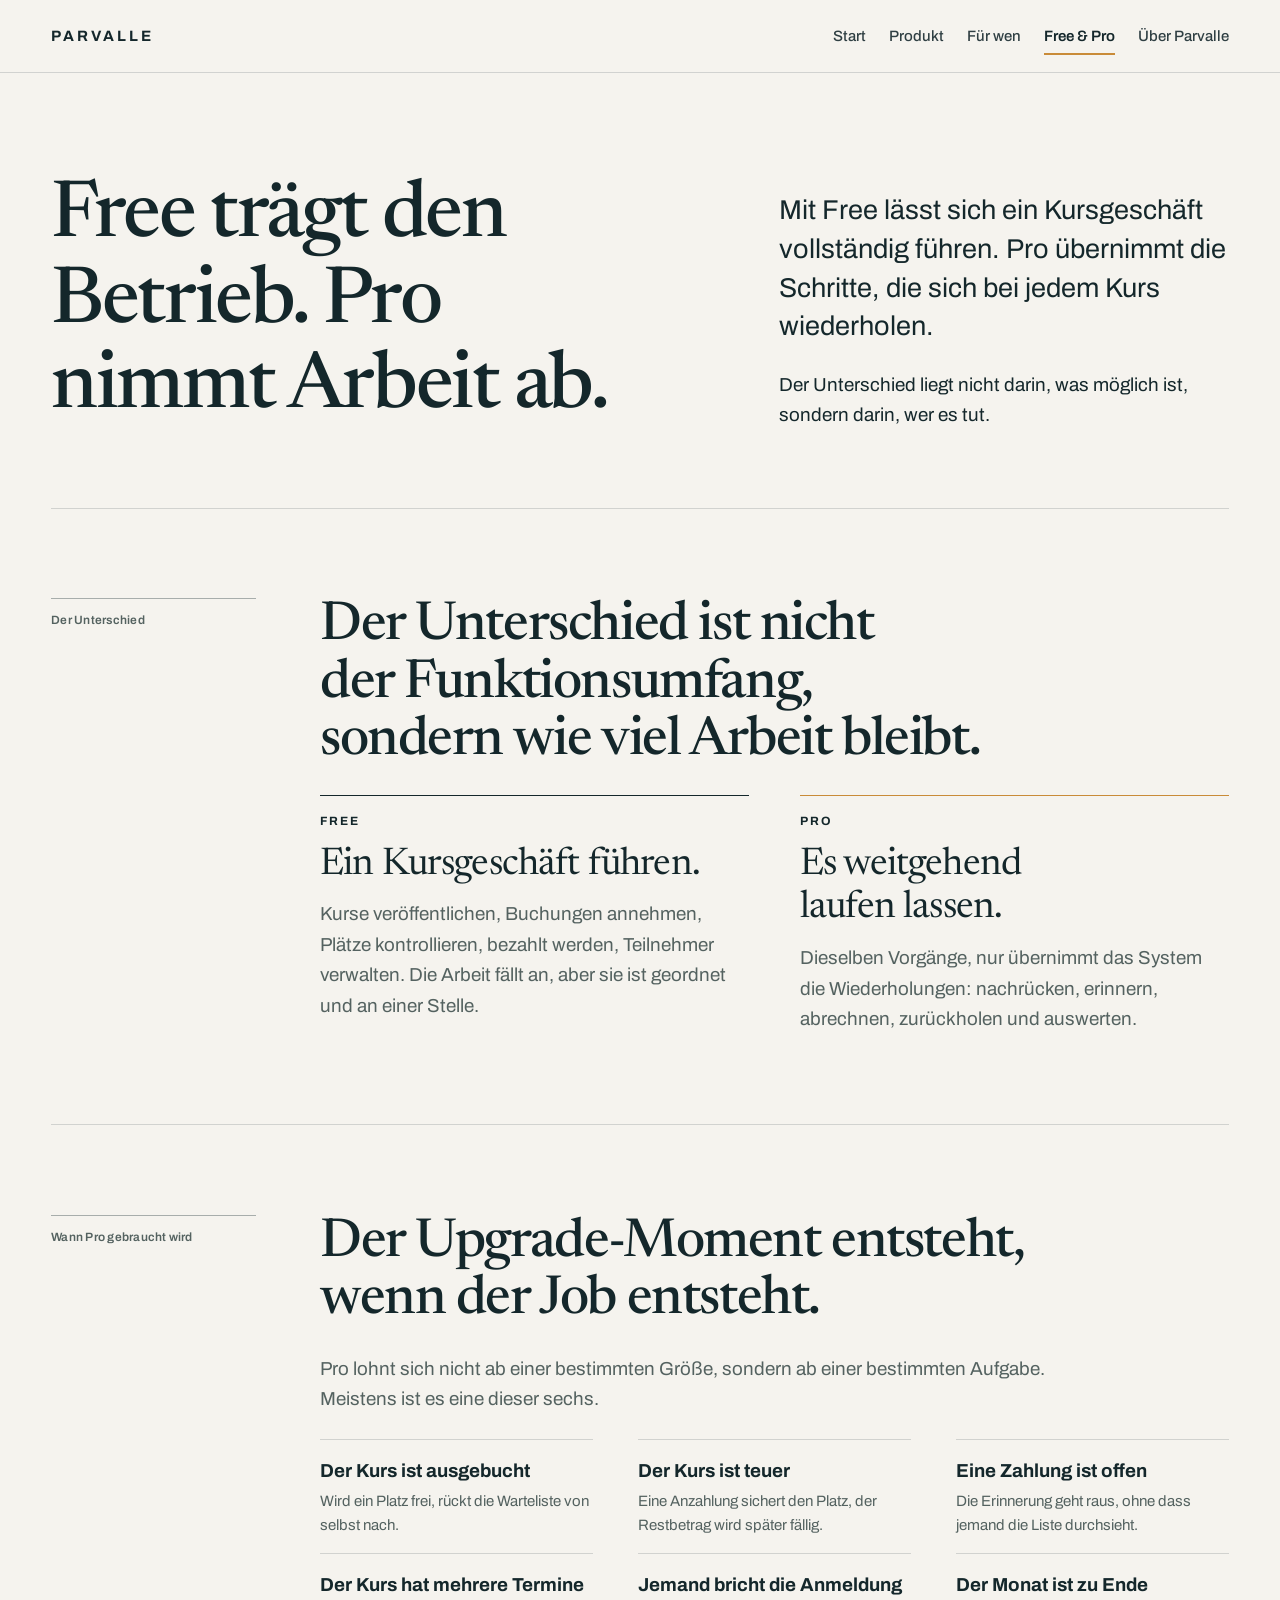
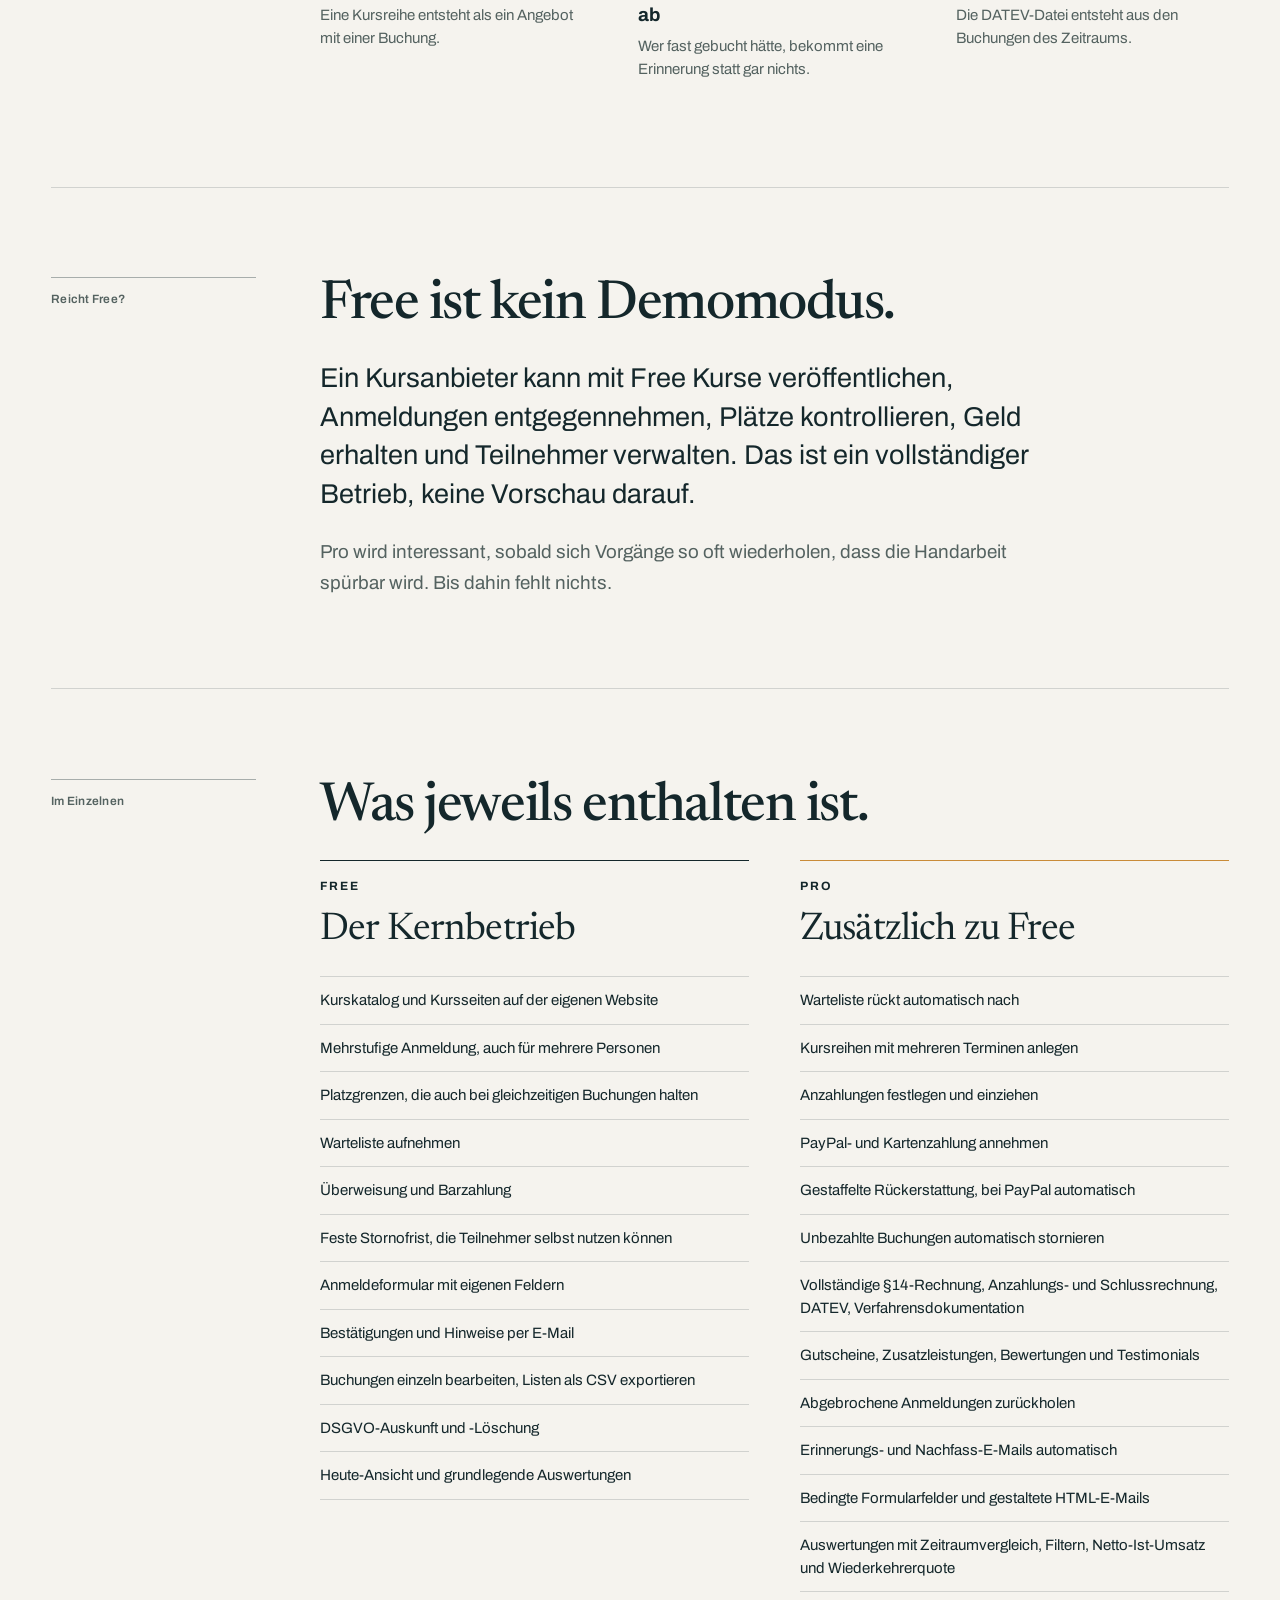
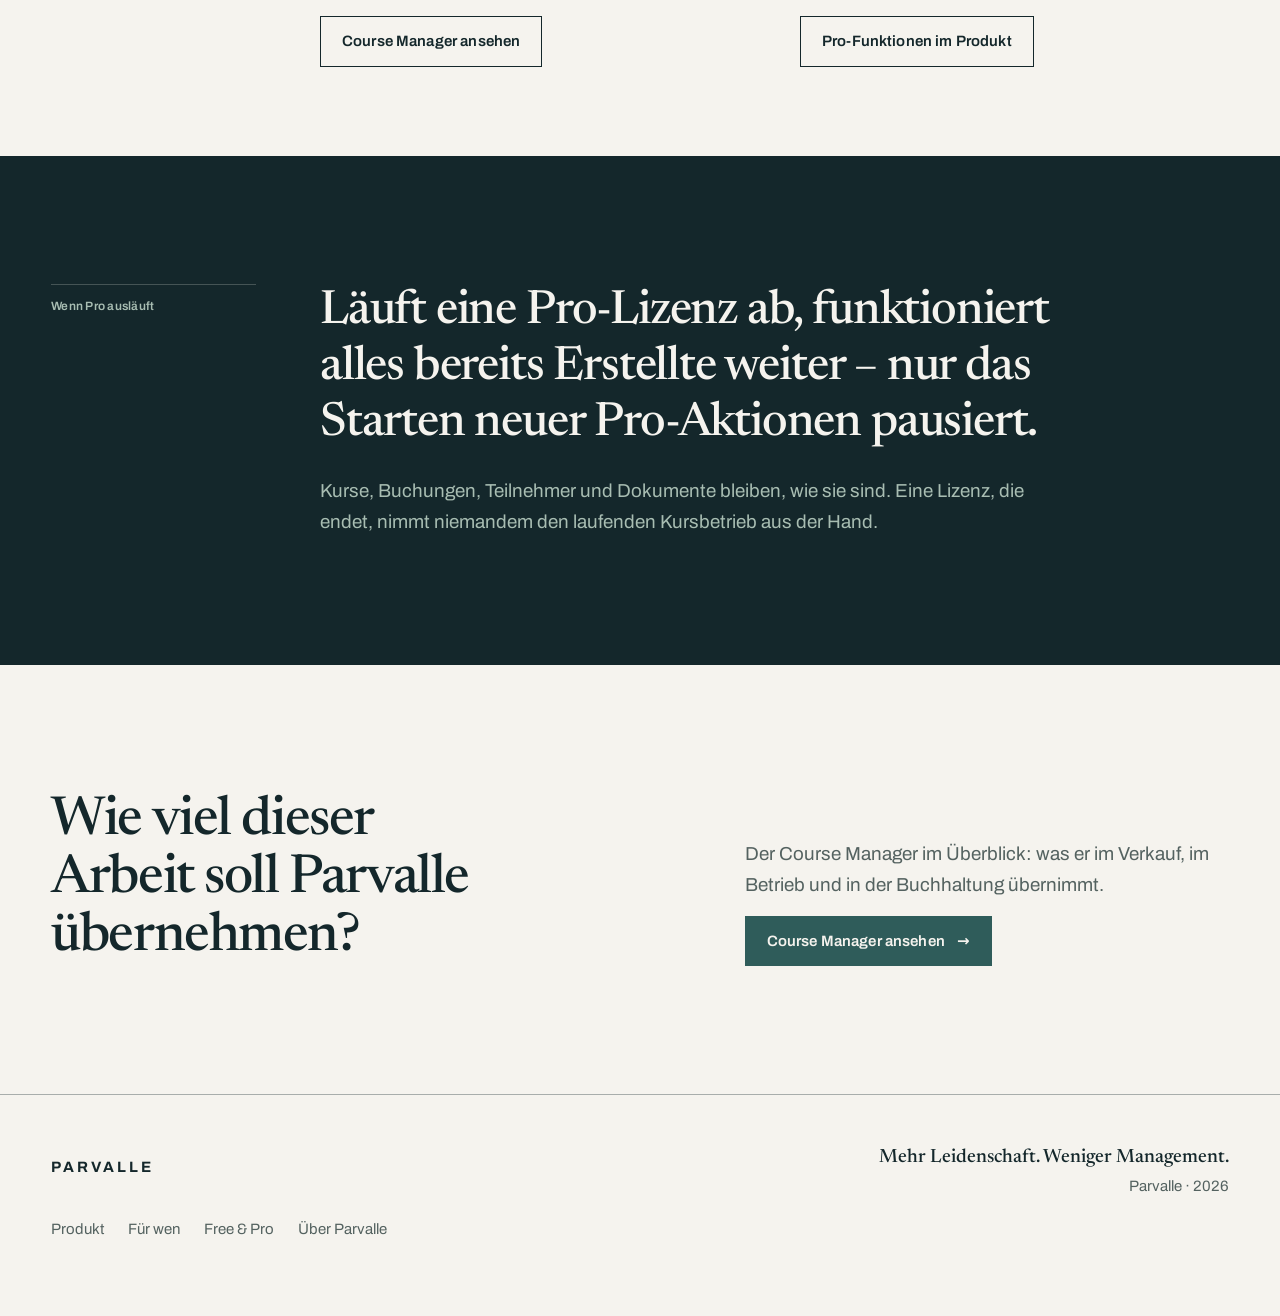
==== commit 8dd097e9: "Copy pass: lead with the problem, not the purpose line Applies the copywriting skill (boraoztunc/ski" ====
--- a/free-pro.html
+++ b/free-pro.html
@@ -4,7 +4,7 @@
 <meta charset="utf-8">
 <meta name="viewport" content="width=device-width,initial-scale=1">
 <title>Parvalle Course Manager · Free &amp; Pro</title>
-<meta name="description" content="Free trägt den realen Kernbetrieb. Pro ergänzt Automatisierung, professionelle Tiefe und Analyse.">
+<meta name="description" content="Free trägt den vollständigen Kernbetrieb: Kurse veröffentlichen, Buchungen annehmen, bezahlt werden. Pro übernimmt die Schritte, die sich bei jedem Kurs wiederholen.">
 <meta name="theme-color" content="#F5F3EE">
 <link rel="icon" href="assets/favicon.svg" type="image/svg+xml">
 <link rel="preload" href="assets/fonts/archivo-var.woff2" as="font" type="font/woff2" crossorigin>
@@ -14,7 +14,7 @@
 <meta property="og:site_name" content="Parvalle">
 <meta property="og:locale" content="de_DE">
 <meta property="og:title" content="Parvalle Course Manager · Free &amp; Pro">
-<meta property="og:description" content="Free trägt den realen Kernbetrieb. Pro ergänzt Automatisierung, professionelle Tiefe und Analyse.">
+<meta property="og:description" content="Free trägt den Betrieb. Pro nimmt die wiederkehrende Arbeit ab.">
 <meta property="og:image" content="assets/og-parvalle.png">
 <meta name="twitter:card" content="summary_large_image">
 </head>
@@ -52,15 +52,16 @@
   <div class="container container--wide">
     <section class="hero">
       <div class="hero__grid">
-        <h1>Strukturiert starten. Mehr automatisieren.</h1>
+        <h1>Free trägt den Betrieb. Pro nimmt Arbeit ab.</h1>
         <div class="hero__side">
-          <p class="lead">Free trägt den realen Kernbetrieb. Pro ergänzt zusätzliche Premium-Aktionen, Automatisierung, Umsatzfunktionen, Compliance-Tiefe und Analyse.</p>
-        </div>
-      </div>
-    </section>
-  </div>
-
-  <!-- Der Unterschied, bevor die Listen kommen -->
+          <p class="lead">Mit Free lässt sich ein Kursgeschäft vollständig führen. Pro übernimmt die Schritte, die sich bei jedem Kurs wiederholen.</p>
+          <p>Der Unterschied liegt nicht darin, was möglich ist, sondern darin, wer es tut.</p>
+        </div>
+      </div>
+    </section>
+  </div>
+
+  <!-- Der Unterschied -->
   <div class="container container--wide">
     <section class="section ruled">
       <div class="spread">
@@ -73,15 +74,15 @@
             <div class="edition">
               <div class="edition__head">
                 <p class="edition__tier">Free</p>
-                <p class="edition__name">Kursgeschäft strukturiert betreiben.</p>
-                <p class="edition__gist">Der vollständige Kernbetrieb: Kurse anbieten, Buchungen annehmen, Plätze kontrollieren, bezahlt werden und die Teilnehmer verwalten. Die Arbeit passiert, aber sie passiert geordnet.</p>
+                <p class="edition__name">Ein Kursgeschäft führen.</p>
+                <p class="edition__gist">Kurse veröffentlichen, Buchungen annehmen, Plätze kontrollieren, bezahlt werden, Teilnehmer verwalten. Die Arbeit fällt an, aber sie ist geordnet und an einer Stelle.</p>
               </div>
             </div>
             <div class="edition edition--pro">
               <div class="edition__head">
                 <p class="edition__tier">Pro</p>
-                <p class="edition__name">Kursgeschäft stärker automatisieren und professionalisieren.</p>
-                <p class="edition__gist">Dieselben Vorgänge, aber das System übernimmt die wiederkehrenden Schritte: Nachrücken, Erinnern, Abrechnen, Zurückholen und Auswerten.</p>
+                <p class="edition__name">Es weitgehend laufen lassen.</p>
+                <p class="edition__gist">Dieselben Vorgänge, nur übernimmt das System die Wiederholungen: nachrücken, erinnern, abrechnen, zurückholen und auswerten.</p>
               </div>
             </div>
           </div>
@@ -90,39 +91,40 @@
     </section>
   </div>
 
-  <!-- Upgrade-Logik: wann Pro relevant wird -->
-  <div class="container container--wide">
-    <section class="section ruled">
-      <div class="spread">
-        <div class="spread__aside">
-          <p class="marker">Upgrade-Logik</p>
+  <!-- Wann Pro relevant wird -->
+  <div class="container container--wide">
+    <section class="section ruled">
+      <div class="spread">
+        <div class="spread__aside">
+          <p class="marker">Wann Pro gebraucht wird</p>
         </div>
         <div class="spread__body">
           <h2>Der Upgrade-Moment entsteht, wenn der Job entsteht.</h2>
+          <p class="muted">Pro lohnt sich nicht ab einer bestimmten Größe, sondern ab einer bestimmten Aufgabe. Meistens ist es eine dieser sechs.</p>
           <div class="index-grid">
             <div class="index-item">
-              <strong>Kurs ausgebucht</strong>
-              <p>Warteliste automatisch nachrücken lassen.</p>
-            </div>
-            <div class="index-item">
-              <strong>Hochpreisiger Kurs</strong>
-              <p>Anzahlung konfigurieren und automatisch verwalten.</p>
-            </div>
-            <div class="index-item">
-              <strong>Zahlung offen</strong>
-              <p>Zahlungserinnerungen automatisch versenden.</p>
-            </div>
-            <div class="index-item">
-              <strong>Mehrteiliger Kurs</strong>
-              <p>Neue Kursreihe erstellen.</p>
-            </div>
-            <div class="index-item">
-              <strong>Buchung abgebrochen</strong>
-              <p>Interessenten zurückholen, die fast gebucht hätten.</p>
-            </div>
-            <div class="index-item">
-              <strong>Monatsabschluss</strong>
-              <p>DATEV-Datei erzeugen.</p>
+              <strong>Der Kurs ist ausgebucht</strong>
+              <p>Wird ein Platz frei, rückt die Warteliste von selbst nach.</p>
+            </div>
+            <div class="index-item">
+              <strong>Der Kurs ist teuer</strong>
+              <p>Eine Anzahlung sichert den Platz, der Restbetrag wird später fällig.</p>
+            </div>
+            <div class="index-item">
+              <strong>Eine Zahlung ist offen</strong>
+              <p>Die Erinnerung geht raus, ohne dass jemand die Liste durchsieht.</p>
+            </div>
+            <div class="index-item">
+              <strong>Der Kurs hat mehrere Termine</strong>
+              <p>Eine Kursreihe entsteht als ein Angebot mit einer Buchung.</p>
+            </div>
+            <div class="index-item">
+              <strong>Jemand bricht die Anmeldung ab</strong>
+              <p>Wer fast gebucht hätte, bekommt eine Erinnerung statt gar nichts.</p>
+            </div>
+            <div class="index-item">
+              <strong>Der Monat ist zu Ende</strong>
+              <p>Die DATEV-Datei entsteht aus den Buchungen des Zeitraums.</p>
             </div>
           </div>
         </div>
@@ -130,7 +132,23 @@
     </section>
   </div>
 
-  <!-- Was jeweils enthalten ist -->
+  <!-- Reicht Free? -->
+  <div class="container container--wide">
+    <section class="section ruled">
+      <div class="spread">
+        <div class="spread__aside">
+          <p class="marker">Reicht Free?</p>
+        </div>
+        <div class="spread__body">
+          <h2>Free ist kein Demomodus.</h2>
+          <p class="lead">Ein Kursanbieter kann mit Free Kurse veröffentlichen, Anmeldungen entgegennehmen, Plätze kontrollieren, Geld erhalten und Teilnehmer verwalten. Das ist ein vollständiger Betrieb, keine Vorschau darauf.</p>
+          <p class="muted">Pro wird interessant, sobald sich Vorgänge so oft wiederholen, dass die Handarbeit spürbar wird. Bis dahin fehlt nichts.</p>
+        </div>
+      </div>
+    </section>
+  </div>
+
+  <!-- Im Einzelnen -->
   <div class="container container--wide">
     <section class="section ruled">
       <div class="spread">
@@ -143,22 +161,22 @@
             <div class="edition">
               <div class="edition__head">
                 <p class="edition__tier">Free</p>
-                <p class="edition__name">Kernbetrieb</p>
+                <p class="edition__name">Der Kernbetrieb</p>
               </div>
               <ul class="edition__list">
-                <li>Katalog und Kursseiten</li>
-                <li>Mehrstufige Anmeldung und Gruppenbuchungen</li>
-                <li>Kapazitätssteuerung und keine Überbuchung</li>
-                <li>Warteliste erfassen</li>
+                <li>Kurskatalog und Kursseiten auf der eigenen Website</li>
+                <li>Mehrstufige Anmeldung, auch für mehrere Personen</li>
+                <li>Platzgrenzen, die auch bei gleichzeitigen Buchungen halten</li>
+                <li>Warteliste aufnehmen</li>
                 <li>Überweisung und Barzahlung</li>
-                <li>Feste Self-Service-Stornofrist</li>
-                <li>Standard-Formularfelder und Formular-Builder</li>
-                <li>Transaktions-E-Mails als Klartext</li>
-                <li>Zeilenweise Aktionen und CSV-Export</li>
-                <li>DSGVO-Export und -Löschung</li>
-                <li>Heute-Ansicht und grundlegende Analyse-Muster</li>
+                <li>Feste Stornofrist, die Teilnehmer selbst nutzen können</li>
+                <li>Anmeldeformular mit eigenen Feldern</li>
+                <li>Bestätigungen und Hinweise per E-Mail</li>
+                <li>Buchungen einzeln bearbeiten, Listen als CSV exportieren</li>
+                <li>DSGVO-Auskunft und -Löschung</li>
+                <li>Heute-Ansicht und grundlegende Auswertungen</li>
               </ul>
-              <a class="btn" href="produkt.html">Produkt ansehen</a>
+              <a class="btn" href="produkt.html">Course Manager ansehen</a>
             </div>
             <div class="edition edition--pro">
               <div class="edition__head">
@@ -166,20 +184,20 @@
                 <p class="edition__name">Zusätzlich zu Free</p>
               </div>
               <ul class="edition__list">
-                <li>Automatisches Nachrücken aus der Warteliste</li>
-                <li>Neue Mehrtermin-Kursreihen erstellen</li>
-                <li>Anzahlungen konfigurieren und erheben</li>
-                <li>Neue PayPal- und Kartenzahlungen starten</li>
-                <li>Gestaffelte Rückerstattungen und automatische PayPal-Rückerstattung</li>
-                <li>Automatische Stornierung unbezahlter Buchungen</li>
-                <li>Vollständige §14-Rechnung, Anzahlungs- und Schlussrechnung, DATEV und Verfahrensdokumentation</li>
-                <li>Gutscheine, Extras, Bewertungen und Testimonials</li>
+                <li>Warteliste rückt automatisch nach</li>
+                <li>Kursreihen mit mehreren Terminen anlegen</li>
+                <li>Anzahlungen festlegen und einziehen</li>
+                <li>PayPal- und Kartenzahlung annehmen</li>
+                <li>Gestaffelte Rückerstattung, bei PayPal automatisch</li>
+                <li>Unbezahlte Buchungen automatisch stornieren</li>
+                <li>Vollständige §14-Rechnung, Anzahlungs- und Schlussrechnung, DATEV, Verfahrensdokumentation</li>
+                <li>Gutscheine, Zusatzleistungen, Bewertungen und Testimonials</li>
                 <li>Abgebrochene Anmeldungen zurückholen</li>
-                <li>Automatisierte Erinnerungs- und Nachfass-E-Mails</li>
-                <li>Bedingte Formularfelder und gebrandete HTML-E-Mails</li>
-                <li>Fortgeschrittene Analyse mit Zeitraumvergleich, Filtern, Netto-Ist-Umsatz und Wiederkehrerquote</li>
+                <li>Erinnerungs- und Nachfass-E-Mails automatisch</li>
+                <li>Bedingte Formularfelder und gestaltete HTML-E-Mails</li>
+                <li>Auswertungen mit Zeitraumvergleich, Filtern, Netto-Ist-Umsatz und Wiederkehrerquote</li>
               </ul>
-              <a class="btn" href="produkt.html">Pro-Funktionen ansehen</a>
+              <a class="btn" href="produkt.html">Pro-Funktionen im Produkt</a>
             </div>
           </div>
         </div>
@@ -192,10 +210,11 @@
     <div class="container container--wide">
       <div class="spread">
         <div class="spread__aside">
-          <p class="marker">Lizenz-Prinzip</p>
+          <p class="marker">Wenn Pro ausläuft</p>
         </div>
         <div class="spread__body">
           <p class="pull pull--wide">Läuft eine Pro-Lizenz ab, funktioniert alles bereits Erstellte weiter – nur das Starten neuer Pro-Aktionen pausiert.</p>
+          <p class="muted">Kurse, Buchungen, Teilnehmer und Dokumente bleiben, wie sie sind. Eine Lizenz, die endet, nimmt niemandem den laufenden Kursbetrieb aus der Hand.</p>
         </div>
       </div>
     </div>
@@ -205,9 +224,9 @@
   <div class="container container--wide">
     <section class="closing">
       <div class="closing__grid">
-        <h2>Wie viel deines Kursgeschäfts soll Parvalle für dich übernehmen?</h2>
+        <h2>Wie viel dieser Arbeit soll Parvalle übernehmen?</h2>
         <div class="closing__aside">
-          <p class="muted">Der Course Manager deckt den gesamten Kursprozess ab – von der Anmeldung bis zur Buchhaltung.</p>
+          <p class="muted">Der Course Manager im Überblick: was er im Verkauf, im Betrieb und in der Buchhaltung übernimmt.</p>
           <a class="btn btn--primary" href="produkt.html">Course Manager ansehen <span class="btn__arrow" aria-hidden="true">→</span></a>
         </div>
       </div>
